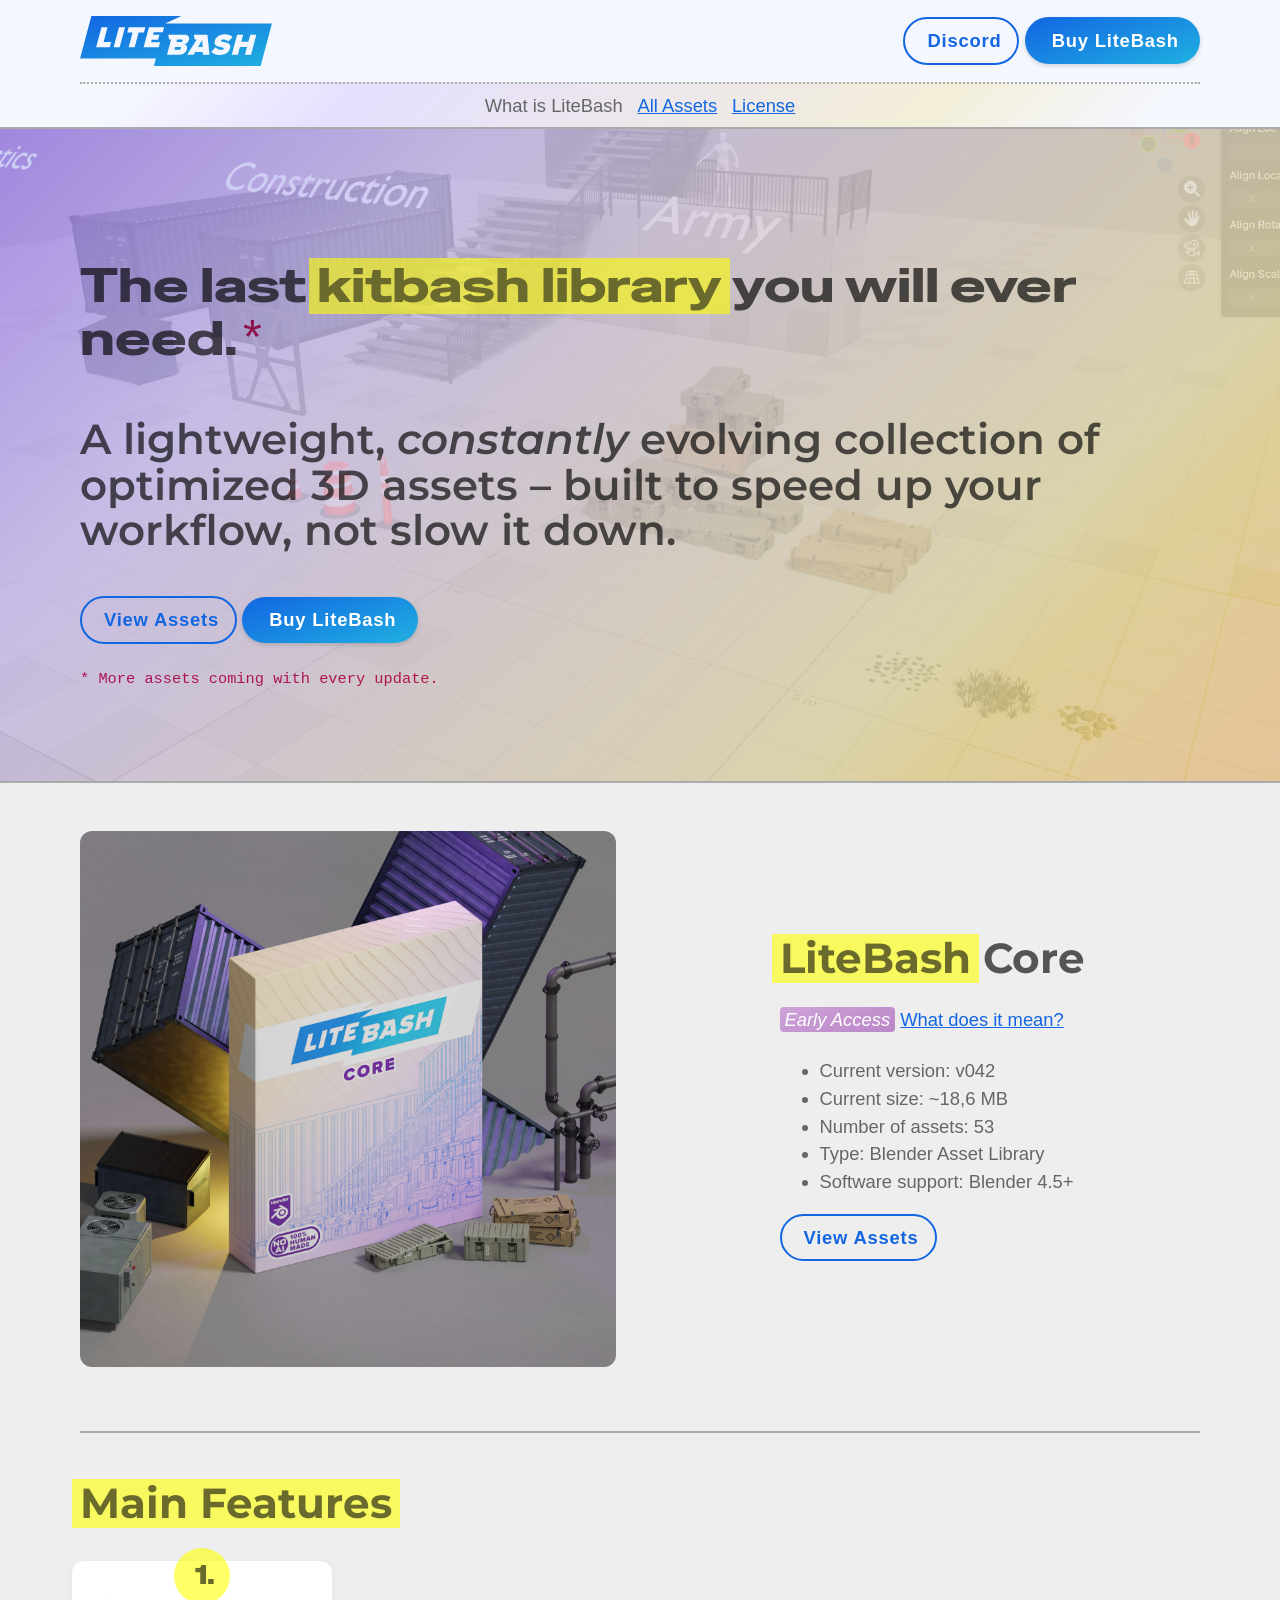
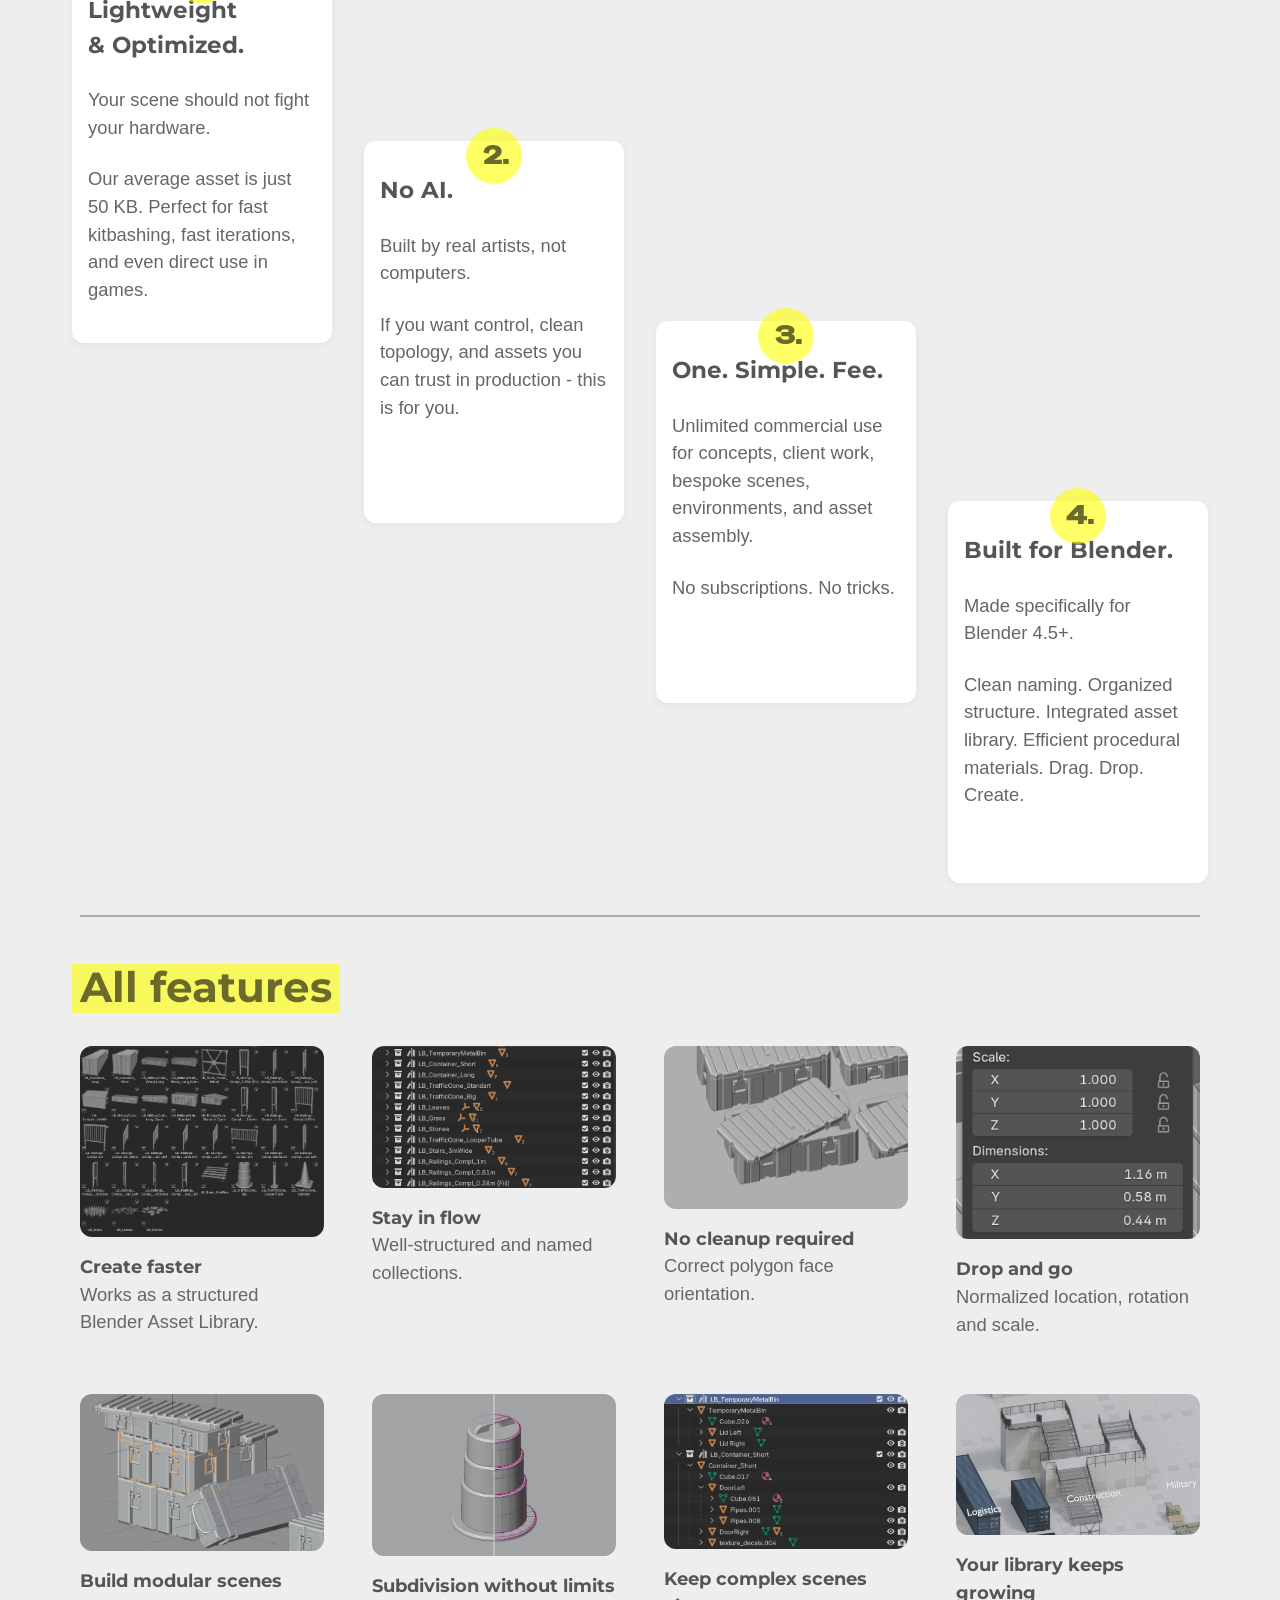
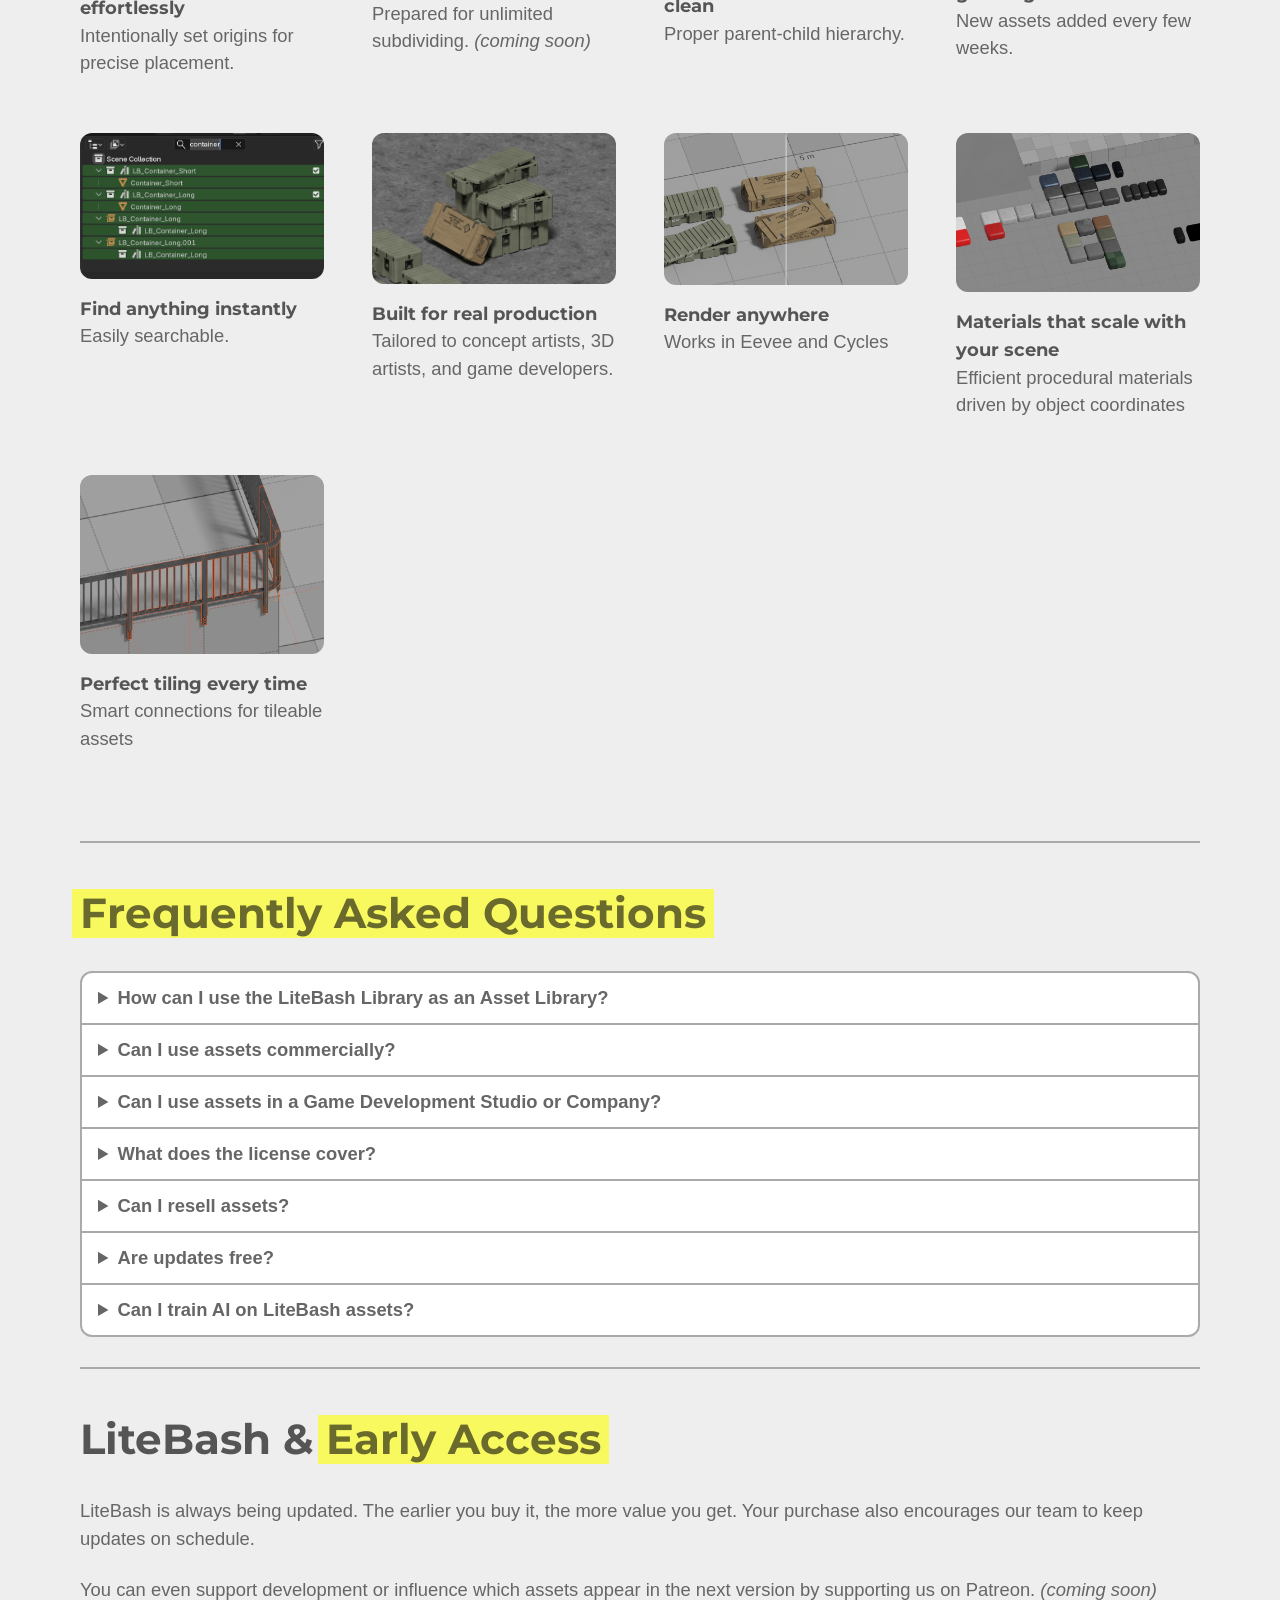
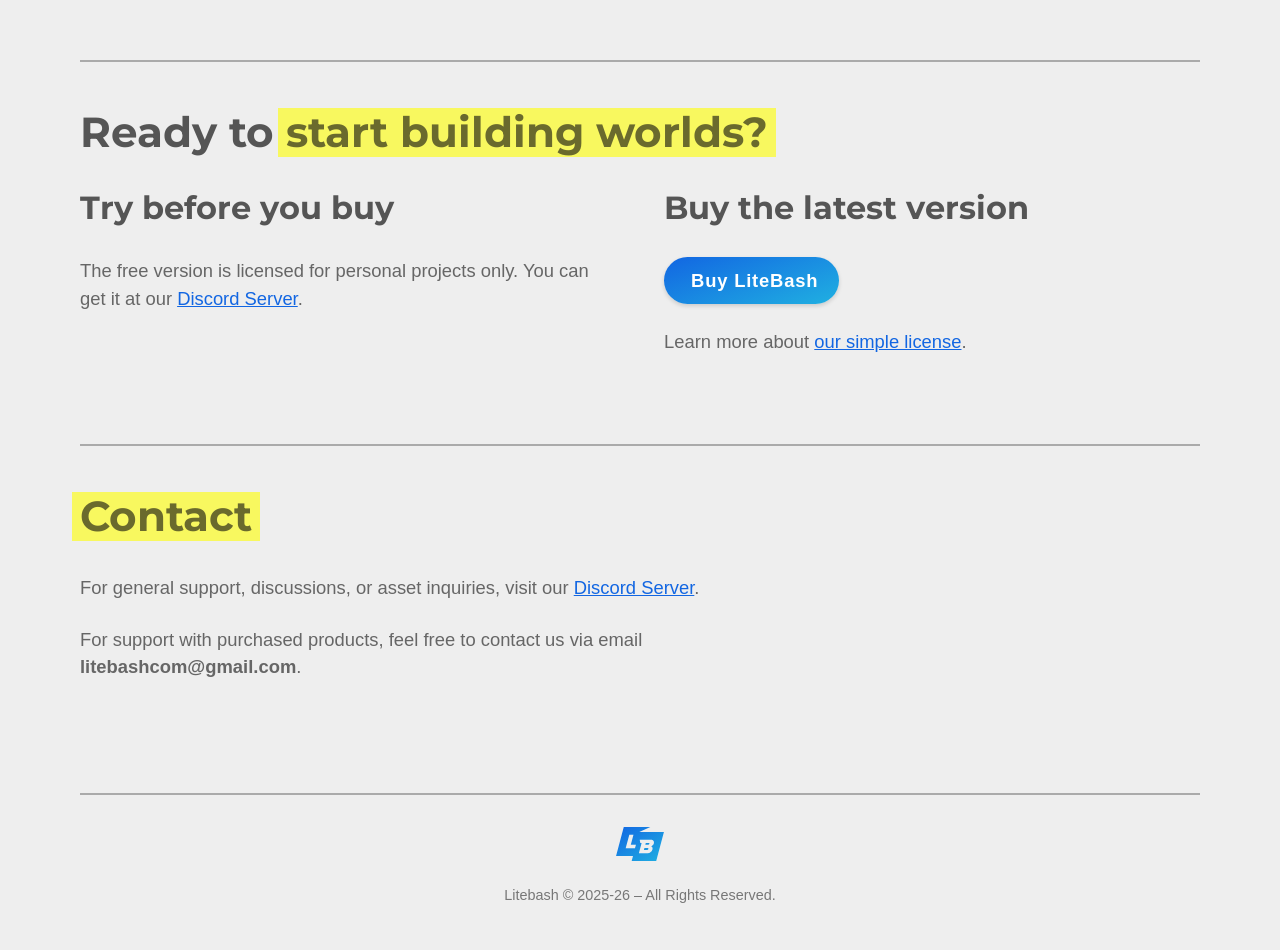
==== index.html @ 75fcc5b0 "update of JPG" ====
<html class="no-js" lang="en" dir="ltr">

<head>
    <meta charset="utf-8" />
    <meta http-equiv="x-ua-compatible" content="ie=edge" />
    <meta name="viewport" content="width=device-width, initial-scale=1.0" />
    <title>LiteBash</title>
    <meta name="description" content="LiteBash is a lightweight Blender kitbash asset library - optimized 3D assets for fast concept art, game dev, and environment building.">
    <link rel="stylesheet" href="simple.css" />
    <link rel="stylesheet" href="style.css" />
    <link rel="icon" type="image/ico" href="img/favicon.ico" />
    <link rel="stylesheet" href="css/all.css" />
    <script defer src="js/all.js"></script>

    <link rel="preconnect" href="https://fonts.googleapis.com" />
    <link rel="preconnect" href="https://fonts.gstatic.com" crossorigin />
    <link
        href="https://fonts.googleapis.com/css2?family=Montserrat:ital,wght@0,100..900;1,100..900&family=Special+Gothic+Expanded+One&display=swap"
        rel="stylesheet" />

    <script defer src="https://cloud.umami.is/script.js"
        data-website-id="5007a5e2-d456-434e-8ea8-f2ed76ec0571"></script>
</head>

<body>
    <header>
        <div class="branding">
            <div class="left">
                <h2>
                    <a class="brand" href="/"><span>LiteBash</span><img
                            src="litebash-logo.svg" /><!--<mark>Early<br> Access</mark>--></a>
                </h2>
            </div>

            <div class="right">
                <a class="btn" href="https://discord.gg/ctfkdaYMxh"><i
                        class="fab fa-discord"></i><span>&nbsp;Discord</span></a>
                <a class="btn primary" href="http://shop.litebash.com/"><i
                        class="fas fa-shopping-basket"></i><span>&nbsp;Buy LiteBash</span></a>
            </div>
        </div>

        <nav>
            <div class="wrapper">
                <a href="/" class="current">What is LiteBash</a>
                <a href="all-assets.html">All Assets</a>
                <a href="license.html">License</a>
            </div>
        </nav>
    </header>

    <main>
        <section id="teaser">
            <div class="wrapper">
                <h1>
                    <i>The last</i> <span>kitbash library</span>
                    <i>you will ever need.<code>*</code></i>
                </h1>
                <h2>
                    <i>A lightweight, <em>constantly</em> evolving
                        collection of optimized 3D assets &ndash; built to
                        speed up your workflow, not slow it down.</i>
                </h2>
                <p></p>
                <p>
                    <a class="btn" href="all-assets.html"><i class="fas fa-album-collection"></i>&nbsp;View
                        Assets</a>
                    <a class="btn primary" href="http://shop.litebash.com/"><i
                            class="fas fa-shopping-basket"></i>&nbsp;Buy LiteBash</a>
                </p>
                <small><code>* More assets coming with every update.</code></small>
            </div>
        </section>

        <section id="hero">
            <div class="container">
                <div class="column">
                    <img src="img/litebash-core-package.jpg" alt="" />
                </div>
                <div class="column">
                    <div>
                        <h2><span>LiteBash</span> Core</h2>
                        <p>
                            <mark>Early Access</mark>
                            <a href="#litebash-and-early-access" class="link">What does it mean?</a>
                        </p>
                        <ul>
                            <li>Current version: v042</li>
                            <li>Current size: ~18,6 MB</li>
                            <li>Number of assets: 53</li>
                            <li>Type: Blender Asset Library</li>
                            <li>Software support: Blender 4.5+</li>
                        </ul>
                        <a class="btn" href="all-assets.html"><i class="fas fa-album-collection"></i>&nbsp;View
                            Assets</a>
                    </div>
                </div>
            </div>
        </section>

        <section id="main-features">
            <h2><span>Main Features</span></h2>
            <div class="container">
                <div class="column">
                    <div>
                        <span class="number special">1.</span>
                        <i class="fal fa-feather fa-3x"></i>
                        <h3>Light&shy;weight &&nbsp;Opti&shy;mized.</h3>
                        <p>Your scene should not fight your hardware.</p>
                        <p>
                            Our average asset is just 50 KB. Perfect for fast
                            kitbashing, fast iterations, and even direct use
                            in games.
                        </p>
                    </div>
                </div>
                <div class="column">
                    <div>
                        <span class="number special">2.</span>
                        <i class="fal fa-boxing-glove fa-3x"></i>
                        <h3>No AI.</h3>
                        <p>Built by real artists, not computers.</p>
                        <p>
                            If you want control, clean topology, and assets
                            you can trust in production - this is for you.
                        </p>
                    </div>
                </div>
                <div class="column">
                    <div>
                        <span class="number special">3.</span>
                        <i class="fal fa-file-certificate fa-3x"></i>
                        <h3>One. Simple. Fee.</h3>
                        <p>
                            Unlimited commercial use for concepts, client
                            work, bespoke scenes, environments, and asset
                            assembly.
                        </p>
                        <p>
                            No subscriptions. No tricks.
                        </p>
                    </div>
                </div>
                <div class="column">
                    <div>
                        <span class="number special">4.</span>
                        <i class="fal fa-blender fa-3x"></i>
                        <h3>Built for Blender.</h3>
                        <p>Made specifically for Blender 4.5+.</p>
                        <p>
                            Clean naming. Organized structure. Integrated
                            asset library. Efficient procedural materials.
                            Drag. Drop. Create.
                        </p>
                    </div>
                </div>
            </div>
        </section>

        <!--<section id="trusted-by">
            <h2><span>Trusted by</span></h2>
            <div class="container">
                <div class="columns">
                    <img src="https://vmokry.com/img/vmokry-2023.jpg" />
                    <h3>Vladimir Mokry</h3>
                    <p>Concept Artist</p>

                </div>
                <div class="columns">
                    <img src="img/Screenshot 2026-02-08 134035.png" />
                    <h3>Cool guy in Port Moody</h3>
                    <p>Concept Artist</p>
                </div>

            </div>
        </section>-->

        <section id="all-features">
            <h2><span>All features</span></h2>
            <div class="container">
                <div class="column">
                    <img src="img/asset-library.png" alt="Asset Library functionality" />
                    <h3>Create faster</h3>
                    <p>Works as a structured Blender Asset Library.</p>
                </div>

                <div class="column">
                    <img src="img/structured-collections.png" alt="Structured collections" />
                    <h3>Stay in flow</h3>
                    <p>Well-structured and named collections.</p>
                </div>

                <div class="column">
                    <img src="img/polygon-face.png" alt="Correct face orientation" />
                    <h3>No cleanup required</h3>
                    <p>Correct polygon face orientation.</p>
                </div>

                <div class="column">
                    <img src="img/scale.png" alt="Normalized transforms" />
                    <h3>Drop and go</h3>
                    <p>Normalized location, rotation and scale.</p>
                </div>

                <div class="column">
                    <img src="img/origin-placement.png" alt="Precise origin placement" />
                    <h3>Build modular scenes effortlessly</h3>
                    <p>Intentionally set origins for precise placement.</p>
                </div>

                <div class="column">
                    <img src="img/subdivision-ready.png" alt="Subdivision ready geometry" />
                    <h3>Subdivision without limits</h3>
                    <p>
                        Prepared for unlimited subdividing.
                        <em>(coming soon)</em>
                    </p>
                </div>

                <div class="column">
                    <img src="img/clean-hierarchy.png" alt="Clean hierarchy" />
                    <h3>Keep complex scenes clean</h3>
                    <p>Proper parent-child hierarchy.</p>
                </div>

                <div class="column">
                    <img src="img/regular-updates.png" alt="Regular updates" />
                    <h3>Your library keeps growing</h3>
                    <p>New assets added every few weeks.</p>
                </div>

                <div class="column">
                    <img src="img/searchable-library.png" alt="Searchable library" />
                    <h3>Find anything instantly</h3>
                    <p>Easily searchable.</p>
                </div>

                <div class="column">
                    <img src="img/production-ready-assets.png" alt="Production ready assets" />
                    <h3>Built for real production</h3>
                    <p>
                        Tailored to concept artists, 3D artists, and game
                        developers.
                    </p>
                </div>

                <div class="column">
                    <img src="img/eevee-and-cycles.png" alt="Eevee and Cycles compatible" />
                    <h3>Render anywhere</h3>
                    <p>Works in Eevee and Cycles</p>
                </div>

                <div class="column">
                    <img src="img/procedural-materials.png" alt="Procedural materials" />
                    <h3>Materials that scale with your scene</h3>
                    <p>
                        Efficient procedural materials driven by object
                        coordinates
                    </p>
                </div>

                <div class="column">
                    <img src="img/tileable-assets.png" alt="Tileable assets" />
                    <h3>Perfect tiling every time</h3>
                    <p>Smart connections for tileable assets</p>
                </div>
            </div>
        </section>

        <section id="faq">
            <h2><span>Frequently Asked Questions</span></h2>
            <details class="">
                <summary>
                    How can I use the LiteBash Library as an Asset Library?
                </summary>
                <div class="details-anim">
                    <p>
                        Step 1: In the main top menu, choose
                        <b>Edit > Preferences</b>.
                    </p>

                    <p>
                        Step 2: In the sidebar menu, choose
                        <b>File Paths</b>.
                    </p>

                    <p>
                        Step 3: In the <b>Asset Library</b> section, click
                        the <b>[+]</b> icon in the top-right corner.
                    </p>

                    <p>
                        Step 4: Select the folder containing the LiteBash
                        Library content.
                    </p>

                    <p>
                        Step 5: In the main Blender window, in any area,
                        choose
                        <b>Data: Asset Browser</b> from the top-left corner,
                        or use the shortcut Shift + F1.
                    </p>
                </div>
            </details>
            <details class="">
                <summary>Can I use assets commercially?</summary>
                <div class="details-anim">
                    <p>Yes.</p>
                </div>
            </details>
            <details class="">
                <summary>Can I use assets in a Game Development Studio or
                    Company?
                </summary>
                <div class="details-anim">
                    <p>
                        Yes - as long as each artist who works directly with the assets has their own license. Learn more about
                            <a href="license.html">our simple license</a>.
                    </p>
                </div>
            </details>
            <details class="">
                <summary>What does the license cover?</summary>
                <div class="details-anim">
                    <ul>
                        <li>
                            The license covers unlimited commercial use for
                            concepts and bespoke 3D scenes, asset assembly,
                            and environments.<br />
                        </li>

                        <li>
                            Also <b>one</b> direct use in your indie game.
                            Learn more about
                            <a href="license.html">our simple license</a>.
                        </li>
                    </ul>
                </div>
            </details>
            <details class="">
                <summary>Can I resell assets?</summary>
                <div class="details-anim">
                    <p>No.</p>
                </div>
            </details>
            <details class="">
                <summary>Are updates free?</summary>
                <div class="details-anim">
                    <p>
                        Yes. LiteBash is constantly being updated. As Early
                        Access, the earlier you buy, the more assets you
                        receive.
                    </p>
                </div>
            </details>
            <details class="">
                <summary>Can I train AI on LiteBash assets?</summary>
                <div class="details-anim">
                    <p>No.</p>
                </div>
            </details>
        </section>

        <section id="litebash-and-early-access">
            <h2>LiteBash & <span>Early Access</span></h2>
            <p>
                LiteBash is always being updated. The earlier you buy it,
                the more value you get. Your purchase also encourages our
                team to keep updates on schedule.
            </p>
            <p>
                You can even support development or influence which assets
                appear in the next version by supporting us on Patreon.
                <em>(coming soon)</em>
            </p>
        </section>

        <section id="try-and-buy">
            <h2>Ready to <span>start building worlds?</span></h2>
            <div class="container">
                <div class="column">
                    <div>
                        <h3 class="center">Try before you buy</h3>
                    </div>

                    <p>
                        The free version is licensed for
                        personal projects only. You can get it at
                        our
                        <a class="link withicon" href="https://discord.gg/ctfkdaYMxh"><i class="fab fa-discord"></i>
                            <span>Discord Server</span></a>.
                    </p>
                </div>
                <div class="column">
                    <div>
                        <h3>Buy the latest version</h3>
                    </div>

                    <p>
                        <a class="btn primary" href="http://shop.litebash.com/"><i
                                class="fas fa-shopping-basket"></i>&nbsp;Buy LiteBash</a>
                    </p>
                    <!--<p>Do you want discount? Help two people to buy LiteBash and use our code <code>iwilltelltwopeople</code> at checkout.</p>-->
                    <p>
                        Learn more about
                        <a href="license.html">our simple license</a>.
                    </p>
                </div>
            </div>
        </section>

        <section id="contact">
            <h2><span>Contact</span></h2>
            <p>
                For general support, discussions, or asset inquiries, visit
                our
                <a class="link withicon" href="https://discord.gg/ctfkdaYMxh"><i class="fab fa-discord"></i>
                    <span>Discord Server</span></a>.
            </p>

            <p>
                For support with purchased products, feel free to contact us
                via email
                <br />
                <b><span class="m">lite&#8203;bash&#8203;com<span class="a"></span>gm&#8203;ail<span
                            class="d"></span>com</span></b>.
            </p>
        </section>
    </main>

    <footer>
        <a class="brand small" href="#"><span>LiteBash</span><img src="litebash-logo-small.svg" /></a>

        <p>Litebash &copy; 2025-26 &ndash; All Rights Reserved.</p>
    </footer>
</body>

</html>
---- simple.css ----
/* Global variables. */
:root {
  /* Set sans-serif & mono fonts */
  --sans-font: -apple-system, BlinkMacSystemFont, "Avenir Next", Avenir,
    "Nimbus Sans L", Roboto, "Noto Sans", "Segoe UI", Arial, Helvetica,
    "Helvetica Neue", sans-serif;
  --mono-font: Consolas, Menlo, Monaco, "Andale Mono", "Ubuntu Mono", monospace;
  --standard-border-radius: 5px;
  --border-width: 1px;

  /* Default (light) theme */
  --bg: #fff;
  --accent-bg: #f5f7ff;
  --text: #212121;
  --text-light: #585858;
  --border: #898EA4;
  --accent: #0d47a1;
  --accent-hover: #1266e2;
  --accent-text: var(--bg);
  --code: #d81b60;
  --preformatted: #444;
  --marked: #ffdd33;
  --disabled: #efefef;
}

/* Dark theme */
/*
@media (prefers-color-scheme: dark) {
  :root {
    color-scheme: dark;
    --bg: #212121;
    --accent-bg: #2b2b2b;
    --text: #dcdcdc;
    --text-light: #ababab;
    --accent: #ffb300;
    --accent-hover: #ffe099;
    --accent-text: var(--bg);
    --code: #f06292;
    --preformatted: #ccc;
    --disabled: #111;
  }
  img,
  video {
    opacity: 0.8;
  }
}*/


/* Reset box-sizing */
*, *::before, *::after {
  box-sizing: border-box;
}

/* Reset default appearance */
textarea,
select,
input,
progress {
  appearance: none;
  -webkit-appearance: none;
  -moz-appearance: none;
}

html {
  /* Set the font globally */
  font-family: var(--sans-font);
  scroll-behavior: smooth;
}

/* Make the body a nice central block */
body {
  color: var(--text);
  background-color: var(--bg);
  font-size: 1.15rem;
  line-height: 1.5;
  display: grid;
  grid-template-columns: 1fr min(45rem, 90%) 1fr;
  margin: 0;
}
body > * {
  grid-column: 2;
}

/* Make the header bg full width, but the content inline with body */
body > header {
  background-color: var(--accent-bg);
  border-bottom: var(--border-width) solid var(--border);
  text-align: center;
  padding: 0 0.5rem 2rem 0.5rem;
  grid-column: 1 / -1;
}

body > header > *:only-child {
  margin-block-start: 2rem;
}

body > header h1 {
  max-width: 1200px;
  margin: 1rem auto;
}

body > header p {
  max-width: 40rem;
  margin: 1rem auto;
}

/* Add a little padding to ensure spacing is correct between content and header nav */
main {
  padding-top: 1.5rem;
}

body > footer {
  margin-top: 4rem;
  padding: 2rem 1rem 1.5rem 1rem;
  color: var(--text-light);
  font-size: 0.9rem;
  text-align: center;
  border-top: var(--border-width) solid var(--border);
}

/* Format headers */
h1 {
  font-size: 3rem;
}

h2 {
  font-size: 2.6rem;
  margin-top: 3rem;
}

h3 {
  font-size: 2rem;
  margin-top: 3rem;
}

h4 {
  font-size: 1.44rem;
}

h5 {
  font-size: 1.15rem;
}

h6 {
  font-size: 0.96rem;
}

p {
  margin: 1.5rem 0;
}

/* Prevent long strings from overflowing container */
p, h1, h2, h3, h4, h5, h6 {
  overflow-wrap: break-word;
}

/* Fix line height when title wraps */
h1,
h2,
h3 {
  line-height: 1.1;
}

/* Reduce header size on mobile */
@media only screen and (max-width: 720px) {
  h1 {
    font-size: 2.5rem;
  }

  h2 {
    font-size: 2.1rem;
  }

  h3 {
    font-size: 1.75rem;
  }

  h4 {
    font-size: 1.25rem;
  }
}

/* Format links & buttons */
a,
a:visited {
  color: var(--accent);
}

a:hover {
  text-decoration: none;
}

button,
.button,
a.button, /* extra specificity to override a */
input[type="submit"],
input[type="reset"],
input[type="button"] {
  border: var(--border-width) solid var(--accent);
  background-color: var(--accent);
  color: var(--accent-text);
  padding: 0.5em;
  text-decoration: none;
  line-height: normal;
}

.button[aria-disabled="true"], 
input:disabled,
textarea:disabled,
select:disabled,
button[disabled] {
  cursor: not-allowed;
  background-color: var(--disabled);
  border-color: var(--disabled);
  color: var(--text-light);
}

input[type="range"] {
  padding: 0;
}

/* Set the cursor to '?' on an abbreviation and style the abbreviation to show that there is more information underneath */
abbr[title] {
  cursor: help;
  text-decoration-line: underline;
  text-decoration-style: dotted;
}

button:enabled:hover,
.button:not([aria-disabled="true"]):hover,
input[type="submit"]:enabled:hover,
input[type="reset"]:enabled:hover,
input[type="button"]:enabled:hover {
  background-color: var(--accent-hover);
  border-color: var(--accent-hover);
  cursor: pointer;
}

.button:focus-visible,
button:focus-visible:where(:enabled),
input:enabled:focus-visible:where(
  [type="submit"],
  [type="reset"],
  [type="button"]
) {
  outline: 2px solid var(--accent);
  outline-offset: 1px;
}

/* Format navigation */
header nav {
  font-size: 1rem;
  line-height: 2;
  padding: 1rem 0 0 0;
}

/* Use flexbox to allow items to wrap, as needed */
header nav ul,
header nav ol {
  align-content: space-around;
  align-items: center;
  display: flex;
  flex-direction: row;
  flex-wrap: wrap;
  justify-content: center;
  list-style-type: none;
  margin: 0;
  padding: 0;
}

/* List items are inline elements, make them behave more like blocks */
header nav ul li,
header nav ol li {
  display: inline-block;
}

header nav a,
header nav a:visited {
  margin: 0 0.5rem 1rem 0.5rem;
  border: var(--border-width) solid var(--border);
  border-radius: var(--standard-border-radius);
  color: var(--text);
  display: inline-block;
  padding: 0.1rem 1rem;
  text-decoration: none;
}

header nav a:hover,
header nav a.current,
header nav a[aria-current="page"],
header nav a[aria-current="true"] {
  background: var(--bg);
  border-color: var(--accent);
  color: var(--accent);
  cursor: pointer;
}

/* Reduce nav side on mobile */
@media only screen and (max-width: 720px) {
  header nav a {
    border: none;
    padding: 0;
    text-decoration: underline;
    line-height: 1;
  }

  header nav a.current {
    background: none;
  }
}

/* Consolidate box styling */
aside, details, pre, progress {
  background-color: var(--accent-bg);
  border: var(--border-width) solid var(--border);
  border-radius: var(--standard-border-radius);
  margin-bottom: 1rem;
}

aside {
  font-size: 1rem;
  width: 30%;
  padding: 0 15px;
  margin-inline-start: 15px;
  float: right;
}
*[dir="rtl"] aside {
  float: left;
}

/* Make aside full-width on mobile */
@media only screen and (max-width: 720px) {
  aside {
    width: 100%;
    float: none;
    margin-inline-start: 0;
  }
}

article, fieldset, dialog {
  border: var(--border-width) solid var(--border);
  padding: 1rem;
  border-radius: var(--standard-border-radius);
  margin-bottom: 1rem;
}

article h2:first-child,
section h2:first-child,
article h3:first-child,
section h3:first-child {
  margin-top: 1rem;
}

section {
  border-top: var(--border-width) solid var(--border);
  border-bottom: var(--border-width) solid var(--border);
  padding: 2rem 1rem;
  margin: 3rem 0;
}

/* Don't double separators when chaining sections */
section + section,
section:first-child {
  border-top: 0;
  padding-top: 0;
}

section + section {
  margin-top: 0;
}

section:last-child {
  border-bottom: 0;
  padding-bottom: 0;
}

details {
  padding: 0.7rem 1rem;
}

summary {
  cursor: pointer;
  font-weight: bold;
  padding: 0.7rem 1rem;
  margin: -0.7rem -1rem;
  word-break: break-word;
}

details[open] > summary + * {
  margin-top: 0;
}

details[open] > summary {
  margin-bottom: 0.5rem;
}

details[open] > :last-child {
  margin-bottom: 0;
}

/* Format tables */
table {
  border-collapse: collapse;
  margin: 1.5rem 0;
}

figure > table {
  width: max-content;
  margin: 0;
}

td,
th {
  border: var(--border-width) solid var(--border);
  text-align: start;
  padding: 0.5rem;
}

th {
  background-color: var(--accent-bg);
  font-weight: bold;
}

tr:nth-child(even) {
  /* Set every other cell slightly darker. Improves readability. */
  background-color: var(--accent-bg);
}

table caption {
  font-weight: bold;
  margin-bottom: 0.5rem;
}

/* Format forms */
textarea,
select,
input,
button,
.button {
  font-size: inherit;
  font-family: inherit;
  padding: 0.5em;
  margin-bottom: 0.5rem;
  border-radius: var(--standard-border-radius);
  box-shadow: none;
  max-width: 100%;
  display: inline-block;
}
textarea,
select,
input {
  color: var(--text);
  background-color: var(--bg);
  border: var(--border-width) solid var(--border);
}
label {
  display: block;
}
textarea:not([cols]) {
  width: 100%;
}

/* Add arrow to drop-down */
select:not([multiple]) {
  background-image: linear-gradient(45deg, transparent 49%, var(--text) 51%),
    linear-gradient(135deg, var(--text) 51%, transparent 49%);
  background-position: calc(100% - 15px), calc(100% - 10px);
  background-size: 5px 5px, 5px 5px;
  background-repeat: no-repeat;
  padding-inline-end: 25px;
}
*[dir="rtl"] select:not([multiple]) {
  background-position: 10px, 15px;
}

/* checkbox and radio button style */
input[type="checkbox"],
input[type="radio"] {
  vertical-align: middle;
  position: relative;
  width: min-content;
}

input[type="checkbox"] + label,
input[type="radio"] + label {
  display: inline-block;
}

input[type="radio"] {
  border-radius: 100%;
}

input[type="checkbox"]:checked,
input[type="radio"]:checked {
  background-color: var(--accent);
}

input[type="checkbox"]:checked::after {
  /* Creates a rectangle with colored right and bottom borders which is rotated to look like a check mark */
  content: " ";
  width: 0.2em;
  height: 0.4em;
  border-radius: 0;
  position: absolute;
  top: 0.04em;
  left: 0.18em;
  background-color: transparent;
  border-right: solid var(--bg) 0.08em;
  border-bottom: solid var(--bg) 0.08em;
  font-size: 1.8em;
  transform: rotate(45deg);
}
input[type="radio"]:checked::after {
  /* creates a colored circle for the checked radio button  */
  content: " ";
  width: 0.3em;
  height: 0.3em;
  border-radius: 100%;
  position: absolute;
  top: 0.125em;
  background-color: var(--bg);
  left: 0.125em;
  font-size: 1.8em;
}

/* Makes input fields wider on smaller screens */
@media only screen and (max-width: 720px) {
  textarea,
  select,
  input {
    width: 100%;
  }
}

/* Set a height for color input */
input[type="color"] {
  height: 2.5rem;
  padding:  0.2rem;
}

/* do not show border around file selector button */
input[type="file"] {
  border: 0;
}

/* Misc body elements */
hr {
  border: none;
  height: var(--border-width);
  background: var(--border);
  margin: 1rem auto;
}

mark {
  padding: 2px 5px;
  border-radius: var(--standard-border-radius);
  background-color: var(--marked);
  color: black;
}

mark a {
  color: var(--accent);
}

img,
video {
  max-width: 100%;
  height: auto;
  border-radius: var(--standard-border-radius);
}

figure {
  margin: 0;
  display: block;
  overflow-x: auto;
}

figure > img,
figure > picture > img {
  display: block;
  margin-inline: auto;
}

figcaption {
  position: sticky;
  left: 0;
  text-align: center;
  font-size: 0.9rem;
  color: var(--text-light);
  margin-block: 1rem;
}

blockquote {
  margin-inline-start: 2rem;
  margin-inline-end: 0;
  margin-block: 2rem;
  padding: 0.4rem 0.8rem;
  border-inline-start: 0.35rem solid var(--accent);
  color: var(--text-light);
  font-style: italic;
}

cite {
  font-size: 0.9rem;
  color: var(--text-light);
  font-style: normal;
}

dt {
    color: var(--text-light);
}

/* Use mono font for code elements */
code,
pre,
pre span,
kbd,
samp {
  font-family: var(--mono-font);
  color: var(--code);
}

kbd {
  color: var(--preformatted);
  border: var(--border-width) solid var(--preformatted);
  border-bottom: 3px solid var(--preformatted);
  border-radius: var(--standard-border-radius);
  padding: 0.1rem 0.4rem;
}

pre {
  padding: 1rem 1.4rem;
  max-width: 100%;
  overflow: auto;
  color: var(--preformatted);
}

/* Fix embedded code within pre */
pre code {
  color: var(--preformatted);
  background: none;
  margin: 0;
  padding: 0;
}

/* Progress bars */
/* Declarations are repeated because you */
/* cannot combine vendor-specific selectors */
progress {
  width: 100%;
}

progress:indeterminate {
  background-color: var(--accent-bg);
}

progress::-webkit-progress-bar {
  border-radius: var(--standard-border-radius);
  background-color: var(--accent-bg);
}

progress::-webkit-progress-value {
  border-radius: var(--standard-border-radius);
  background-color: var(--accent);
}

progress::-moz-progress-bar {
  border-radius: var(--standard-border-radius);
  background-color: var(--accent);
  transition-property: width;
  transition-duration: 0.3s;
}

progress:indeterminate::-moz-progress-bar {
  background-color: var(--accent-bg);
}

dialog {
  background-color: var(--bg);
  max-width: 40rem;
  margin: auto;
}

dialog::backdrop {
  background-color: var(--bg);
  opacity: 0.8;
}

@media only screen and (max-width: 720px) {
  dialog {
    max-width: calc(100vw - 2rem);
  }
}

/* Superscript & Subscript */
/* Prevent scripts from affecting line-height. */
sup, sub {
  vertical-align: baseline;
  position: relative;
}

sup {
  top: -0.4em;
}

sub { 
  top: 0.3em; 
}

/* Classes for notices */
.notice {
  background: var(--accent-bg);
  border: var(--border-width) solid var(--border);
  border-radius: var(--standard-border-radius);
  padding: 1.5rem;
  margin: 2rem 0;
}

div.notice p:first-of-type {
	margin-top: 0;
}

div.notice p:last-of-type {
	margin-bottom: 0;
}

/* Print */
@media print {
  @page {
    margin: 1cm;
  }
  body {
    display: block;
  }
  body > header {
    background-color: unset;
  }
  body > header nav,
  body > footer {
    display: none;
  }
  article {
    border: none;
    padding: 0;
  }
  a[href^="http"]::after {
    content: " <" attr(href) ">";
  }
  abbr[title]:after {
    content: " (" attr(title) ")";
  }
  a {
    text-decoration: none;
  }
  p {
    widows: 3;
    orphans: 3;
  }
  hr {
    border-top: var(--border-width) solid var(--border);
  }
  mark {
    border: var(--border-width) solid var(--border);
  }
  pre, table, figure, img, svg {
    break-inside: avoid;
  }
  pre code {
    white-space: pre-wrap;
  }
}
---- style.css ----
/* Global variables. */
:root {
  /* Default (light) theme */
  --bg: #eee;
  --text-header: #555;
  --text: #666;
  --text-light: #777;

  --accent: #1266e2;
  --accent-gradient: #20b0e1;
  --accent-soft: #ebfaff;
  --accent-text: var(--bg);
  --accent-white: white;

  --marked: #cea3d9;
  --marked-gradient: #ba86c7;

  --border: #aaa;
  --border-width: 2px;

  --standard-border-radius: 0.75rem;
  --small-border-radius: 0.25rem;
}

body {
  grid-template-columns: 1fr min(70rem, 90%) 1fr;
}

/* For semi-size display  */
@media (max-width: 28rem) {
  body {
    font-size: 1.075rem;
  }
}

h1,
.special {
  font-family: "Special Gothic Expanded One", sans-serif;
  /*font-family: "Montserrat", sans-serif;*/
  font-optical-sizing: auto;
  font-style: normal;
  font-weight: 400;
  color: var(--text-header);
}

h2,
h3,
h4 {
  font-family: "Montserrat", sans-serif;
  font-optical-sizing: auto;
  font-style: normal;
  font-weight: 700;
  color: var(--text-header);
}
#trusted-by h3,
#main-features h3 {
  font-size: 1.44rem;
  line-height: 1.5;
  margin-top: 1rem;
}

#all-features h3 {
  font-size: 1.15rem;
  line-height: 1.5;
}

/* Reduce header size on mobile */
@media only screen and (max-width: 720px) {
  #trusted-by h3,
  #main-features h3 {
    font-size: 1.25rem;
  }
}

article h2:first-child,
section h2:first-child,
article h3:first-child,
section h3:first-child {
  padding-top: 3rem;
  margin-top: -3rem;
}

h1,
h2 {
  color: var(--text-header);
}

h1 span,
h2 span {
  display: inline-flex;
  margin-left: -0.5rem;
  margin-right: -0.5rem;
  margin-top: -0.1rem;
  margin-bottom: -0.1rem;
  padding: 0.1rem 0.5rem;
  color: rgb(106, 106, 45);
  background: rgba(255, 255, 0, 0.6);
}

mark {
  border-radius: var(--small-border-radius);
  background: linear-gradient(160deg, var(--marked), var(--marked-gradient));
  color: var(--accent-white);
  font-style: italic;
}

a.link {
  /*background-color: var(--accent-soft);*/
}

a.link.withicon {
  text-decoration: none;
  white-space: nowrap;
}

a.link.withicon span {
  text-decoration: underline;
}

a.link.withicon:hover span {
  text-decoration: none;
}

a:hover {
}

a:active {
  position: relative;
  top: 1px;
}

a.active {
  text-decoration: none;
}

a.btn {
  padding: 0.5rem 1rem;
  border-radius: 999px;
  border-width: 2px;
  border-style: solid;
  color: var(--accent);
  border-color: color var(--accent);
  text-decoration: none;
  font-weight: bold;
  letter-spacing: 0.05rem;
  display: inline-flex;
  align-items: center;
  justify-content: center;
}

a.btn:hover {
  filter: brightness(1.05);
  transform: translateY(-0.1rem);
}

a.btn:active {
  transform: translateY(0);
}

a.btn.primary {
  border-width: 0;
  border-radius: 999px;
  padding: calc(0.5rem + 0.1rem) calc(1.2rem + 0.125rem);
  color: var(--accent-white);
  background: linear-gradient(160deg, var(--accent), var(--accent-gradient));
  box-shadow: 0 2px 4px rgba(0, 0, 0, 0.15);
  transition:
    transform 0.15s ease,
    box-shadow 0.15s ease,
    filter 0.15s ease;
}

a.btn.primary:hover {
  box-shadow: 0 3px 6px rgba(0, 0, 0, 0.18);
}

a.btn.primary:active {
  box-shadow: 0 1px 2px rgba(0, 0, 0, 0.2);
}

a.btn.primary.disabled,
a.btn.primary.disabled:hover,
a.btn.primary.disabled:active,
a.btn.primary.disabled:enabled {
  opacity: 0.25;
  box-shadow: inherit !important;
  filter: brightness(1) !important;
  transform: translateY(0) !important;
  transition: none !important;
  box-shadow: inherit !important;
  cursor: pointer;
}

a.btn span {
  /*margin-left: 0.5rem;*/
}

/* */
/* Header */
/* */
body > header {
  padding: 0rem;
}

header .branding {
  margin: auto;
  display: flex;
  align-items: center;
  justify-content: space-between;
  gap: 1rem;
  max-width: 70rem;
  width: 90%;
  margin-inline: auto;
  padding-top: 1rem;
  padding-bottom: 1rem;
}

header nav {
  padding: 0;
  line-height: inherit;
  font-size: inherit;
}

header nav .wrapper {
  border-top: var(--border-width) dotted var(--border);
  max-width: min(70rem, 90%);
  margin: auto;
  padding: 0.5rem;
  background: linear-gradient(
    135deg,
    rgba(171, 138, 255, 0) 5%,
    rgba(214, 200, 255, 0.5) 25%,
    rgba(241, 230, 178, 0.5) 75%,
    rgba(255, 210, 77, 0) 95%
  );
  background-blend-mode: lighten;
}

header nav a,
header nav a:hover,
header nav a:visited {
  margin: 0 0.3rem 0 0.3rem;
  border: none;
  border-radius: none;
  color: var(--accent);
  display: inline-block;
  padding: 0;
  text-decoration: revert;
  background: none;
  border-color: none;
  cursor: pointer;
}

header nav a:hover {
  text-decoration: none;
}

header nav a.current {
  background: none;
  border-color: inherit;
  color: inherit;
  text-decoration: none;
}

/* Reduce nav side on mobile */
/* Fix of default Simple.css */
@media only screen and (max-width: 720px) {
  header nav a {
    border: revert;
    padding: revert;
    text-decoration: revert;
    line-height: revert;
  }

  header nav a.current {
    background: revert;
  }
}
a.brand {
  position: relative;
}
a.brand img {
  width: 10rem;
  border-radius: 0;
}

a.brand span {
  font-size: 0.001rem;
  background-color: inherit;
}

a.brand mark {
  font-size: 0.9rem;
  position: absolute;
  text-align: center;
  top: -0.5rem;
  right: -4rem;
}

a.brand.small img {
  width: 3rem;
  padding-bottom: 0;
}

header .left {
  text-align: left;
  white-space: nowrap;
}

header .left h2 {
  font-size: 2rem;
}

header .left a {
  text-decoration: none;
}

header .left a span {
}

header h2 {
  display: inline-block;
  margin: 0;
  padding: 0;
  font-size: 1.3rem;
}

@media (max-width: 42rem) {
  header a.btn span {
    display: none;
  }

  header .left {
    position: relative;
  }
}

/* For semi-size display  */
@media (min-width: 28rem) {
  header a.brand img {
    width: 12rem;
  }
}

/* */
/* Section */
/* */
section {
  padding-left: 0;
  padding-right: 0;
}

/* */
/* Main */
/* */
main {
  padding-top: 0;
}

/* */
/* Columns */
/* */

.container {
  display: grid;
  grid-template-columns: 1fr;
  gap: 0;
  column-gap: 3rem;
}

.container > .column {
  gap: 0;
  margin-bottom: 2rem;
}

.container > .column.subgrid {
  display: grid;
  grid-template-rows: subgrid;
  grid-row: span 2;
}

/* For semi-size display  */
@media (min-width: 28rem) {
  .container {
    grid-template-columns: repeat(2, 1fr);
  }
}

/* For full display  */
@media (min-width: 56rem) {
  .container {
    grid-template-columns: repeat(4, 1fr);
  }
}

/* */
/* Teaser */
/* */
#teaser {
  background:
    linear-gradient(
      135deg,
      rgba(171, 138, 255, 0.75) 0%,
      rgba(214, 200, 255, 0.75) 25%,
      rgba(241, 230, 178, 0.75) 75%,
      rgba(255, 210, 77, 0.75) 100%
    ),
    url("img/placeholder1.png") center / cover no-repeat;
  background-blend-mode: lighten;
}

#teaser {
  width: 100vw;
  position: relative;
  box-sizing: border-box;
  left: 50%;
  right: 50%;
  margin-top: 0;
  margin-left: -50vw;
  margin-right: -50vw;
  padding-top: 10vh;
  padding-bottom: 10vh;
  padding-left: calc(50vw - 50%);
  padding-right: calc(50vw - 50%);
  display: flex;
}

#teaser a.btn + a.btn {
  margin-top: 0.5rem;
}

#teaser h2 {
  font-weight: 600;
}

#teaser h1 i,
#teaser h2 i,
#teaser small code {
  font-style: normal;
  mix-blend-mode: multiply;
}

/* */
/* What is included? */
/* */
#what-is-included h3 + h3 {
  text-align: center;
}

.carousel {
  overflow: hidden;
  padding: 2rem 0;
}

.carousel-inner {
  display: flex;
  width: max-content;
  animation: scroll 10s linear infinite;
}

.carousel-track {
  display: flex;
  gap: 2rem;
}

.carousel:hover .carousel-inner {
  animation-play-state: paused;
}

.carousel-item {
  max-width: 10rem;
  text-align: center;
}

.carousel-item img {
  width: 100%;
  border-radius: 1rem;
  margin-bottom: 0.5rem;
}

.carousel-item h5 {
  margin: 0;
  font-weight: 600;
}

.carousel-item span {
  font-size: 0.85rem;
  opacity: 0.7;
}

@keyframes scroll {
  from {
    transform: translateX(0);
  }

  to {
    transform: translateX(-50%);
  }
}

/* */
/* Hero  */
/* */

#hero h2 {
  margin-bottom: 0.5rem;
}

#hero h2 + mark + p {
  margin-top: 1rem;
}

/* For semi-size display  */
@media (min-width: 28rem) {
  #hero .container {
    grid-template-columns: repeat(2, 1fr);
  }

  #hero .column:nth-child(2) {
    display: grid;
    place-items: center;
  }
}

/* */
/* Main Features */
/* */

#main-features .column {
  position: relative;
  background-color: white;
  margin: -0.5rem;
  margin-bottom: 1rem;
  margin-top: 0;
  padding: 1rem 1rem;
  border-radius: var(--standard-border-radius);
  box-shadow: 0 2px 4px rgba(0, 0, 0, 0.2);
  box-shadow: 0 2px 8px rgba(0, 0, 0, 0.05);
}

#main-features .column img {
  margin-bottom: 1rem;
  display: none;
}

#main-features .svg-inline--fa {
  margin-top: 0.5rem;
  margin-left: 0.5rem;
}

#main-features .number {
  display: block;

  margin: auto;

  text-align: center;
  font-weight: 700;
  width: 3.5rem;
  height: 3.5rem;
  /*border: var(--border) var(--border-width) solid;*/
  background: rgba(255, 255, 0, 0.6);
  color: rgb(106, 106, 45);
  border-radius: 999rem;
  position: absolute;
  left: calc(50% - 1.75rem);
  top: -0.8rem;
  font-size: 1.5rem;
  line-height: 3.5rem;
  padding-left: 0.25rem;
}

/* For semi-size display  */
@media (min-width: 28rem) {
  #main-features .column {
    position: relative;
    margin-bottom: 0;
  }

  #main-features .column + .column {
    position: relative;
    top: 10vh;
    margin-bottom: 0;
  }

  #main-features .column + .column + .column {
    position: relative;
    top: 15vh;
    margin-bottom: 25vh;
  }

  #main-features .column + .column + .column + .column {
    position: relative;
    top: 25vh;
    margin-bottom: 25vh;
  }
}

/* For full display  */
@media (min-width: 56rem) {
  #main-features .column {
    position: relative;
    margin-bottom: 60vh;
  }

  #main-features .column + .column {
    position: relative;
    top: 20vh;
    margin-bottom: 60vh;
  }

  #main-features .column + .column + .column {
    position: relative;
    top: 40vh;
    margin-bottom: 60vh;
  }

  #main-features .column + .column + .column + .column {
    position: relative;
    top: 60vh;
    margin-bottom: 60vh;
  }
}

/* */
/* Trusted By */
/* */
#trusted-by img {
  width: 7rem;
  height: 7rem;
  border-radius: 100rem;
  display: block;
  margin: auto;
}

#trusted-by h3,
#trusted-by p {
  text-align: center;
}

#trusted-by h3 {
  margin-top: 0.5rem;
}

#trusted-by p {
  margin-top: -1.5rem;
}

/* */
/* All Features */
/* */

#all-features img {
  margin-bottom: 1rem;
}

#all-features h3 {
  margin-top: 0;
  margin-bottom: 0;
}

#all-features p {
  margin-top: 0;
}
.version {
  margin-bottom: 3rem;
}
.version h2 em,
.version h2 .date {
  font-size: 1.15rem;
  display: block;
  font-style: initial;
  font-weight: 400;
  background-color: inherit;
  color: inherit;
}



/* For semi-size display  */
@media (min-width: 42rem) {
  #all-features .container {
    grid-template-columns: repeat(3, 1fr);
  }
}

/* For full display  */
@media (min-width: 56rem) {
  #all-features .container {
    grid-template-columns: repeat(4, 1fr);
  }
}

/* */
/* FAQ */
/* */

#faq details {
  background-color: inherit;
  margin-bottom: 0px;
  border-radius: 0;
  border-width: 2px;
  margin-bottom: -2px;
  background-color: white;
}

#faq details:first-of-type {
  border-radius: var(--standard-border-radius) var(--standard-border-radius) 0 0;
}

#faq details:last-of-type {
  border-radius: 0 0 var(--standard-border-radius) var(--standard-border-radius);
}

.details-anim {
  display: grid;
  grid-template-rows: 0fr;
  transition:
    grid-template-rows 0.45s cubic-bezier(0.4, 0, 0.2, 1),
    opacity 0.3s ease;
  opacity: 0;
}

.details-anim > * {
  overflow: hidden;
  margin: 0;
  padding: 0;
}

details[open] .details-anim {
  grid-template-rows: 1fr;
  opacity: 1;
}

/* */
/* Try & Buy  */
/* */

/* For semi-size display  */
@media (min-width: 42rem) {
  #try-and-buy .container {
    grid-template-columns: repeat(2, 1fr);
  }
}

/* */
/* Contanct  */
/* */

.m .a::before {
  content: "@";
}

.m .d::before {
  content: ".";
}
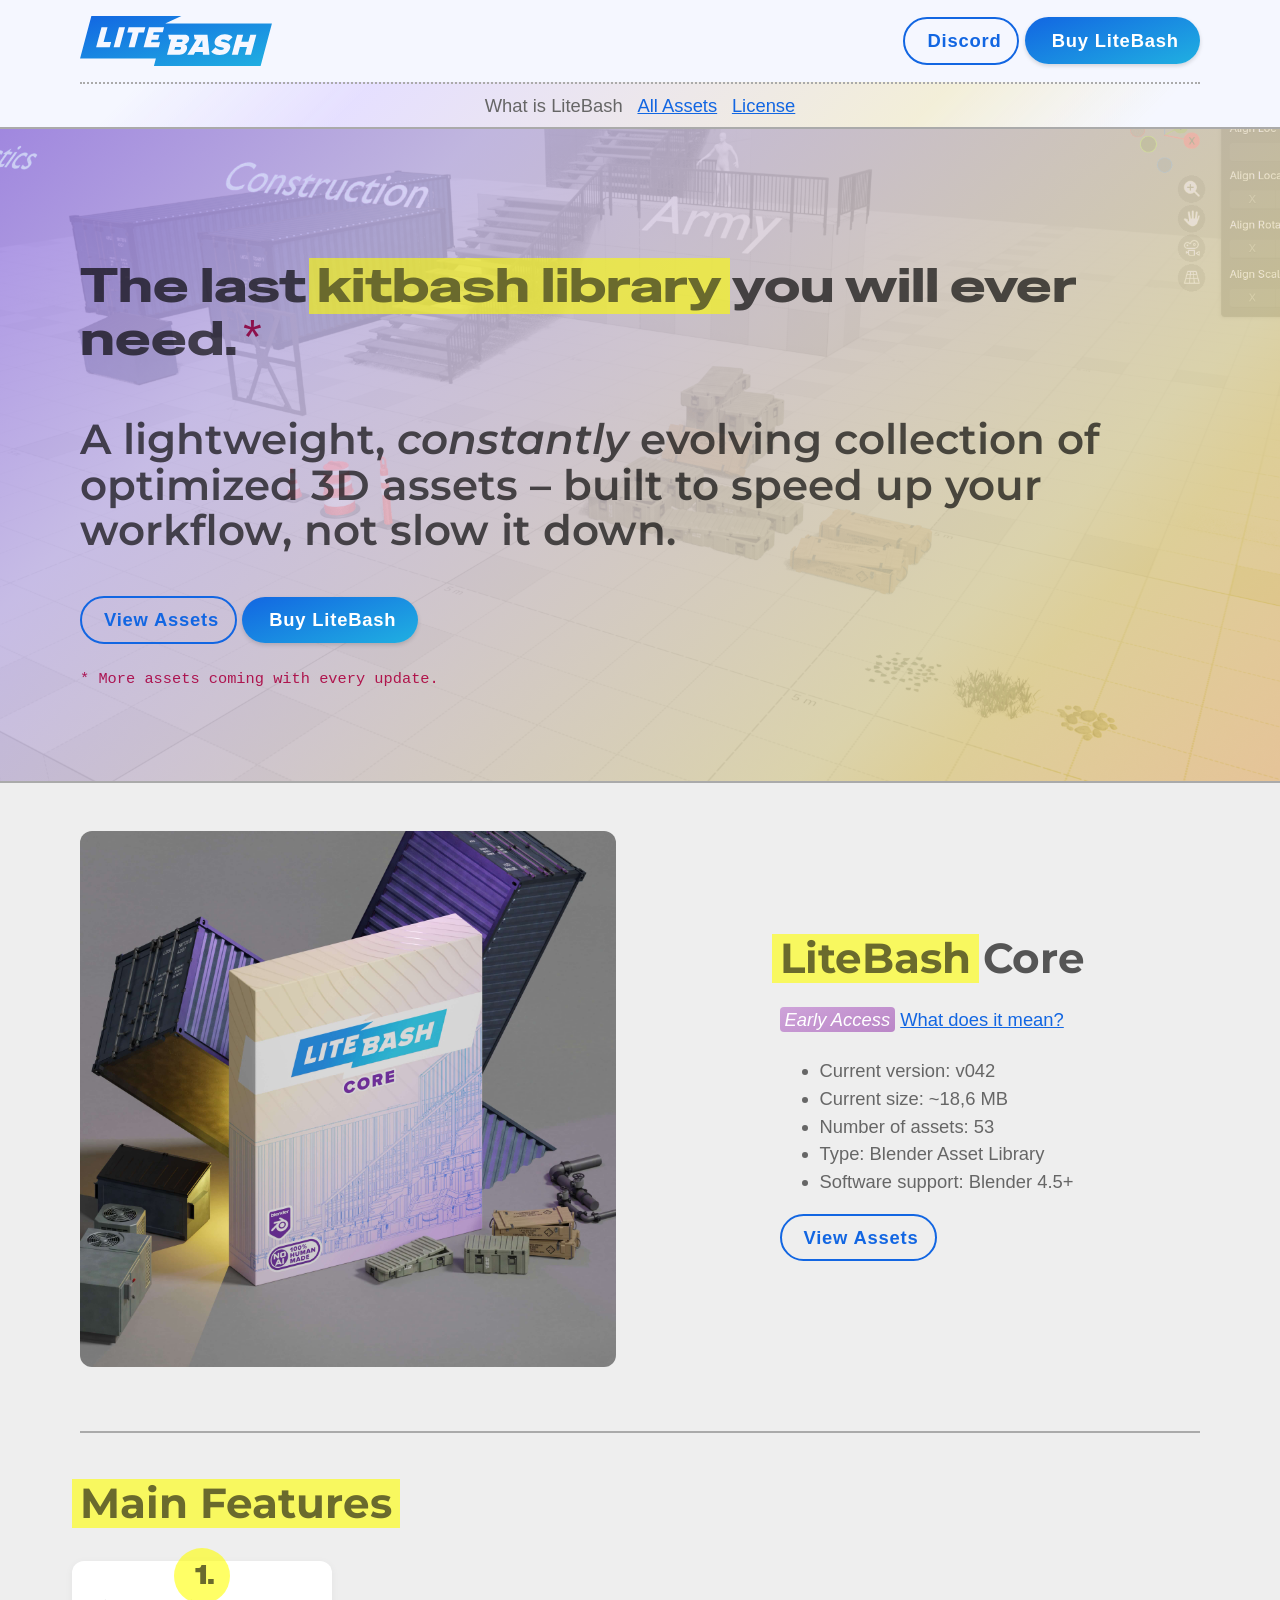
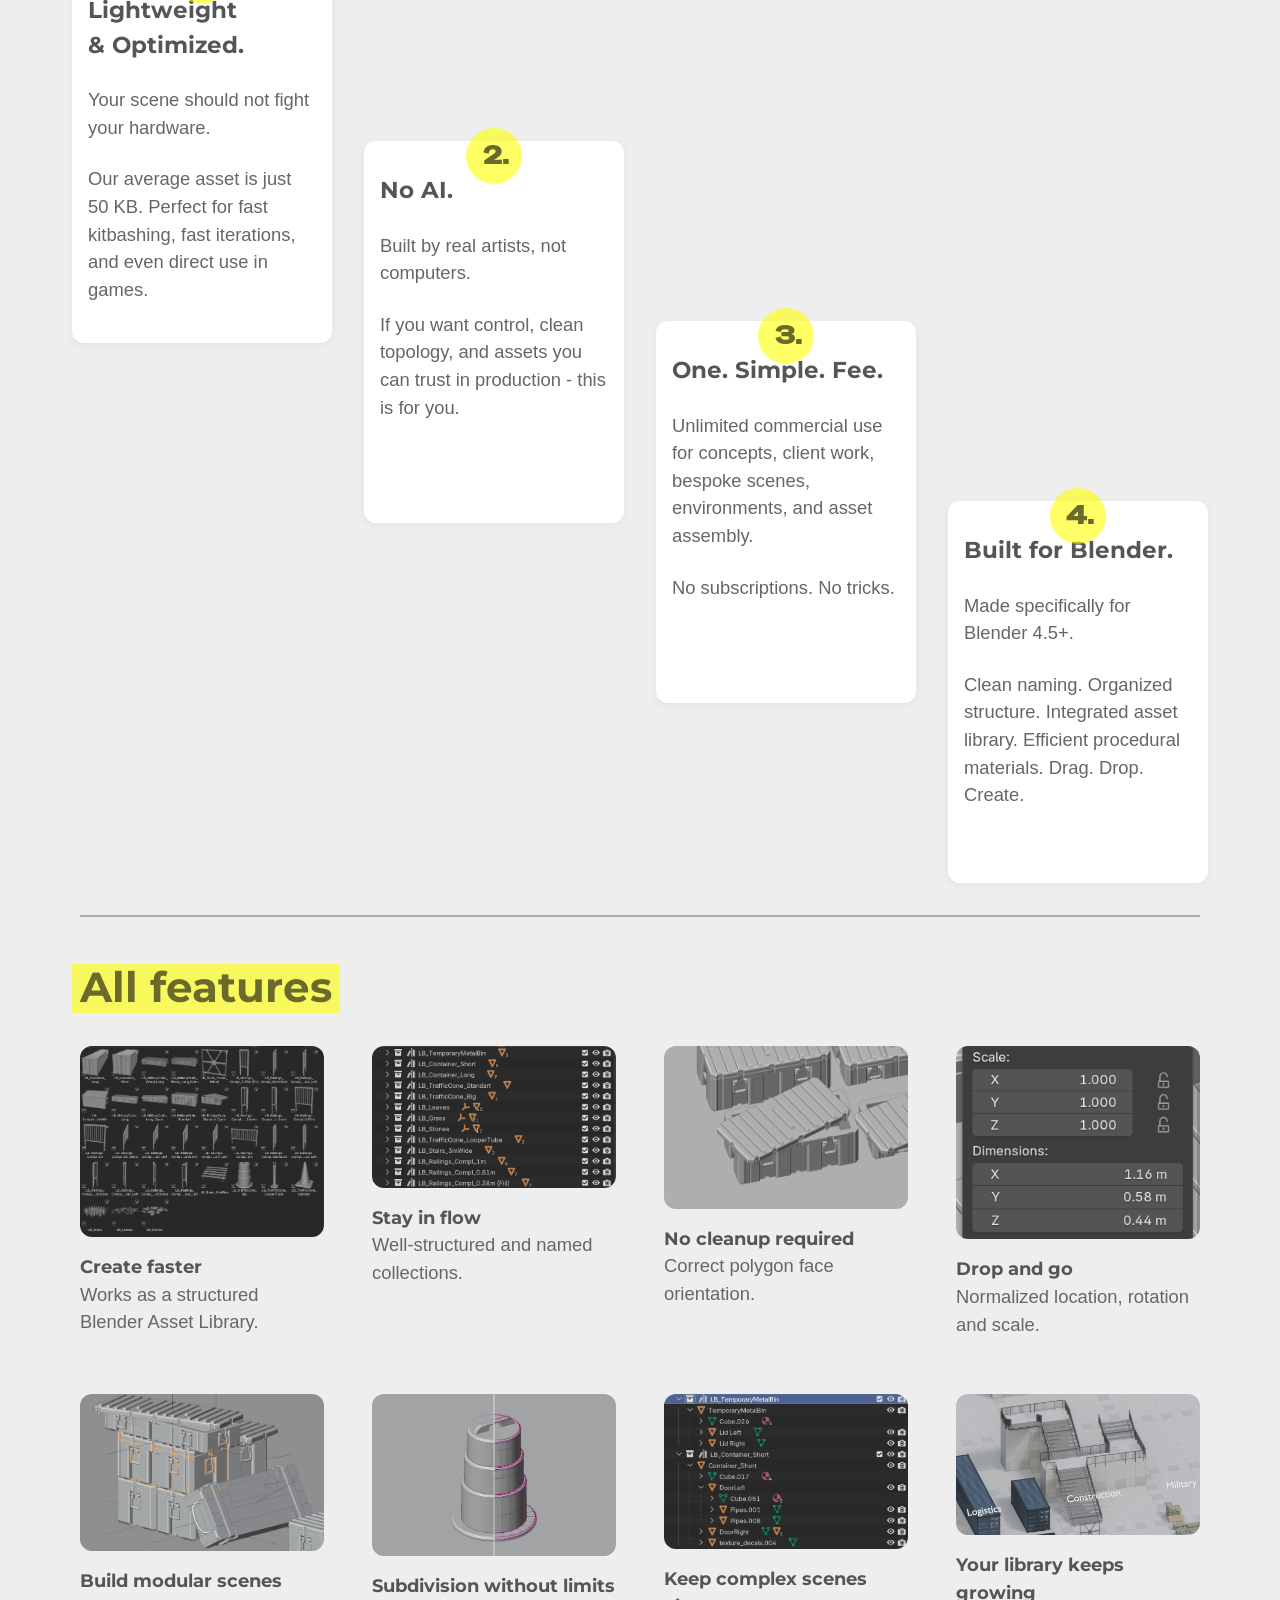
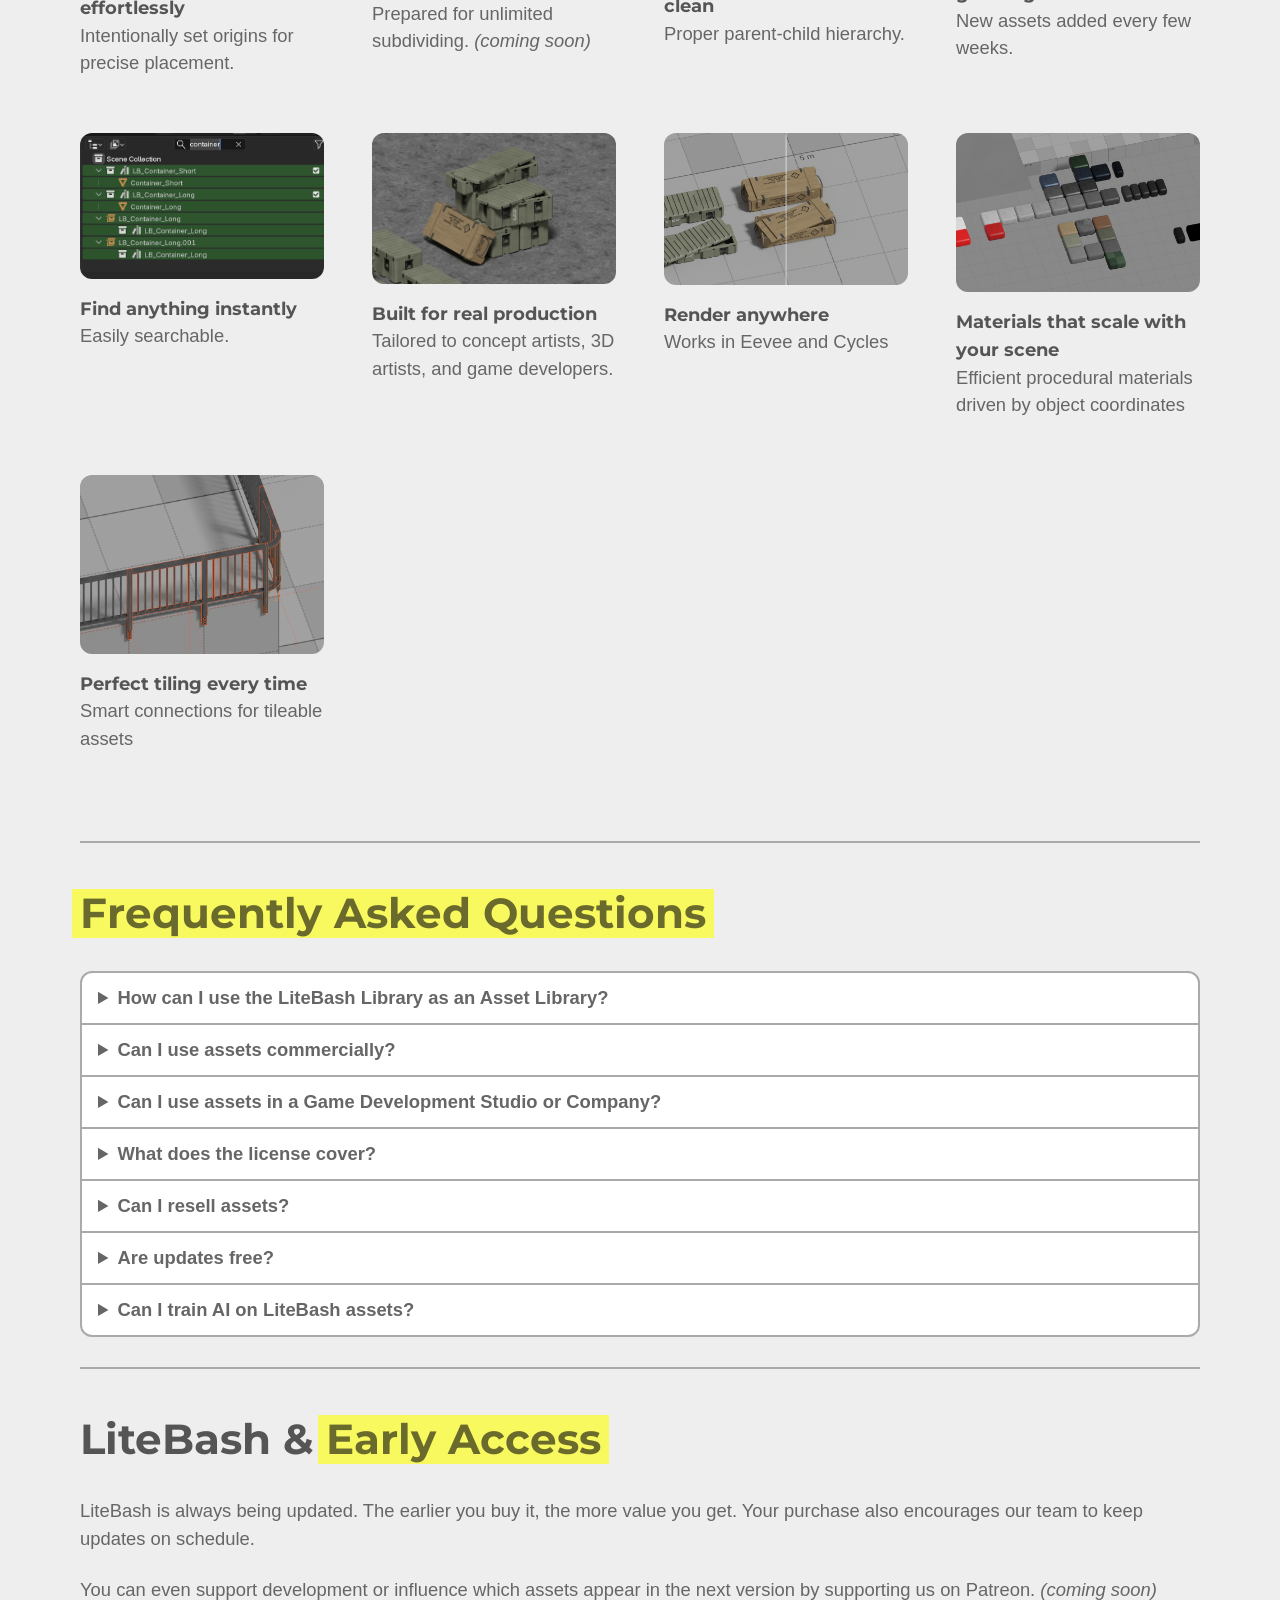
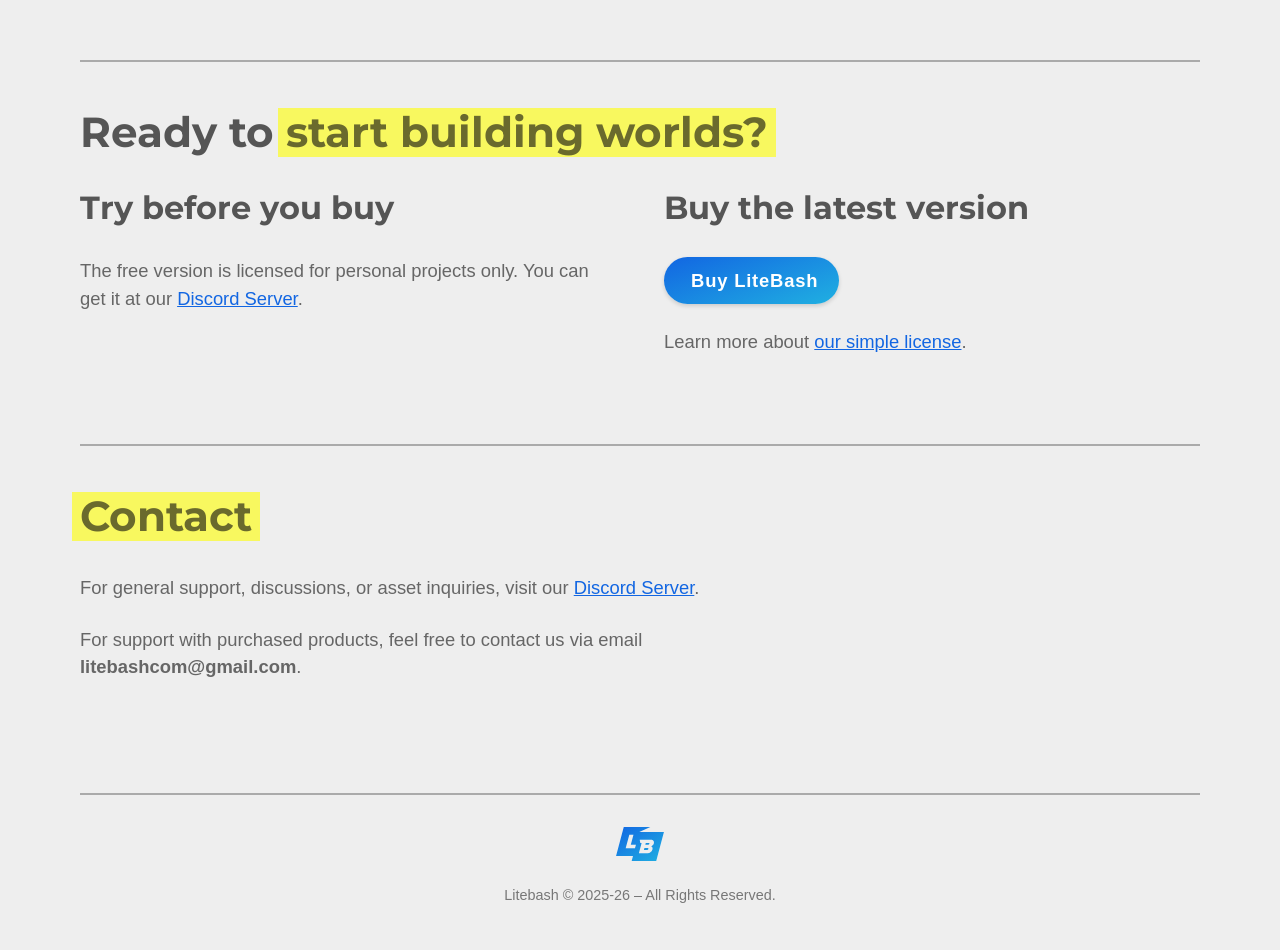
==== commit 9e58e304: "update of picture" ====
--- a/index.html
+++ b/index.html
@@ -75,7 +75,7 @@
         <section id="hero">
             <div class="container">
                 <div class="column">
-                    <img src="img/litebash-core-package.jpg" alt="" />
+                    <img src="img/litebash-core-package_v02.jpg" alt="" />
                 </div>
                 <div class="column">
                     <div>
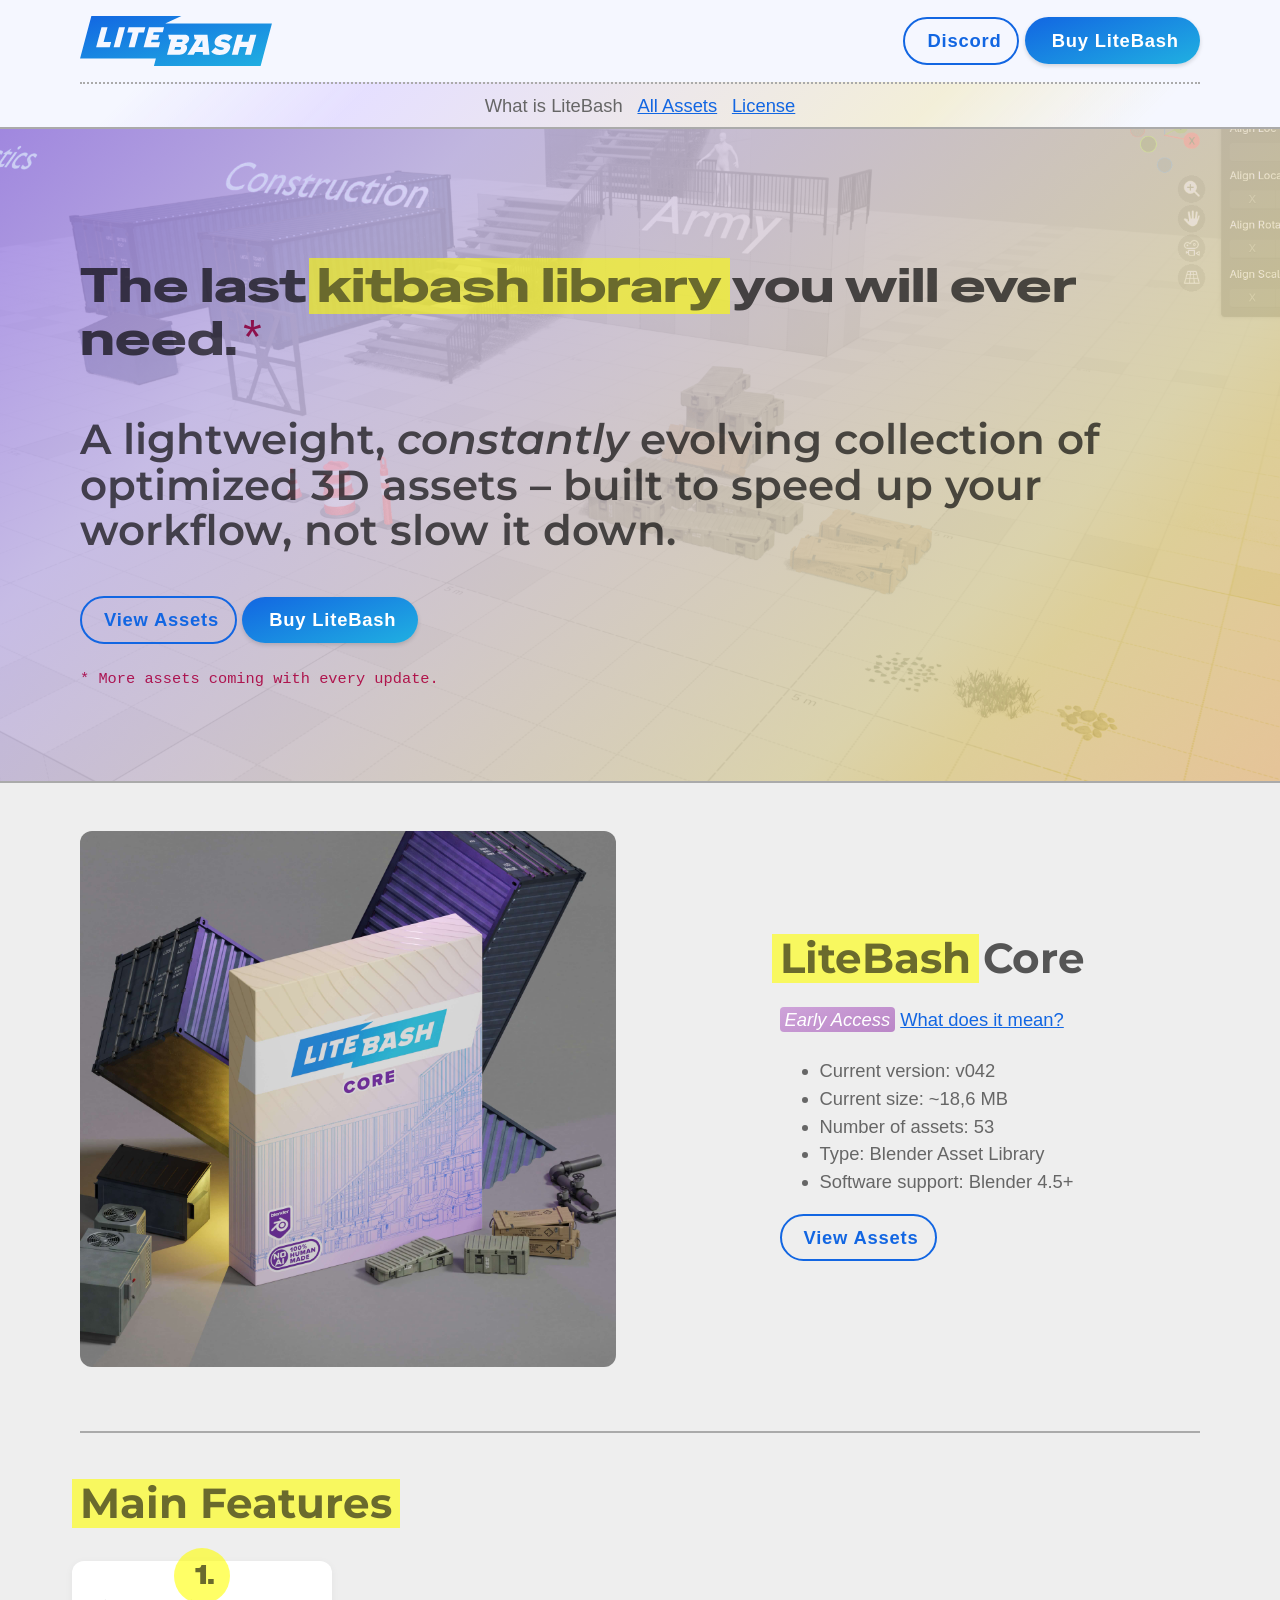
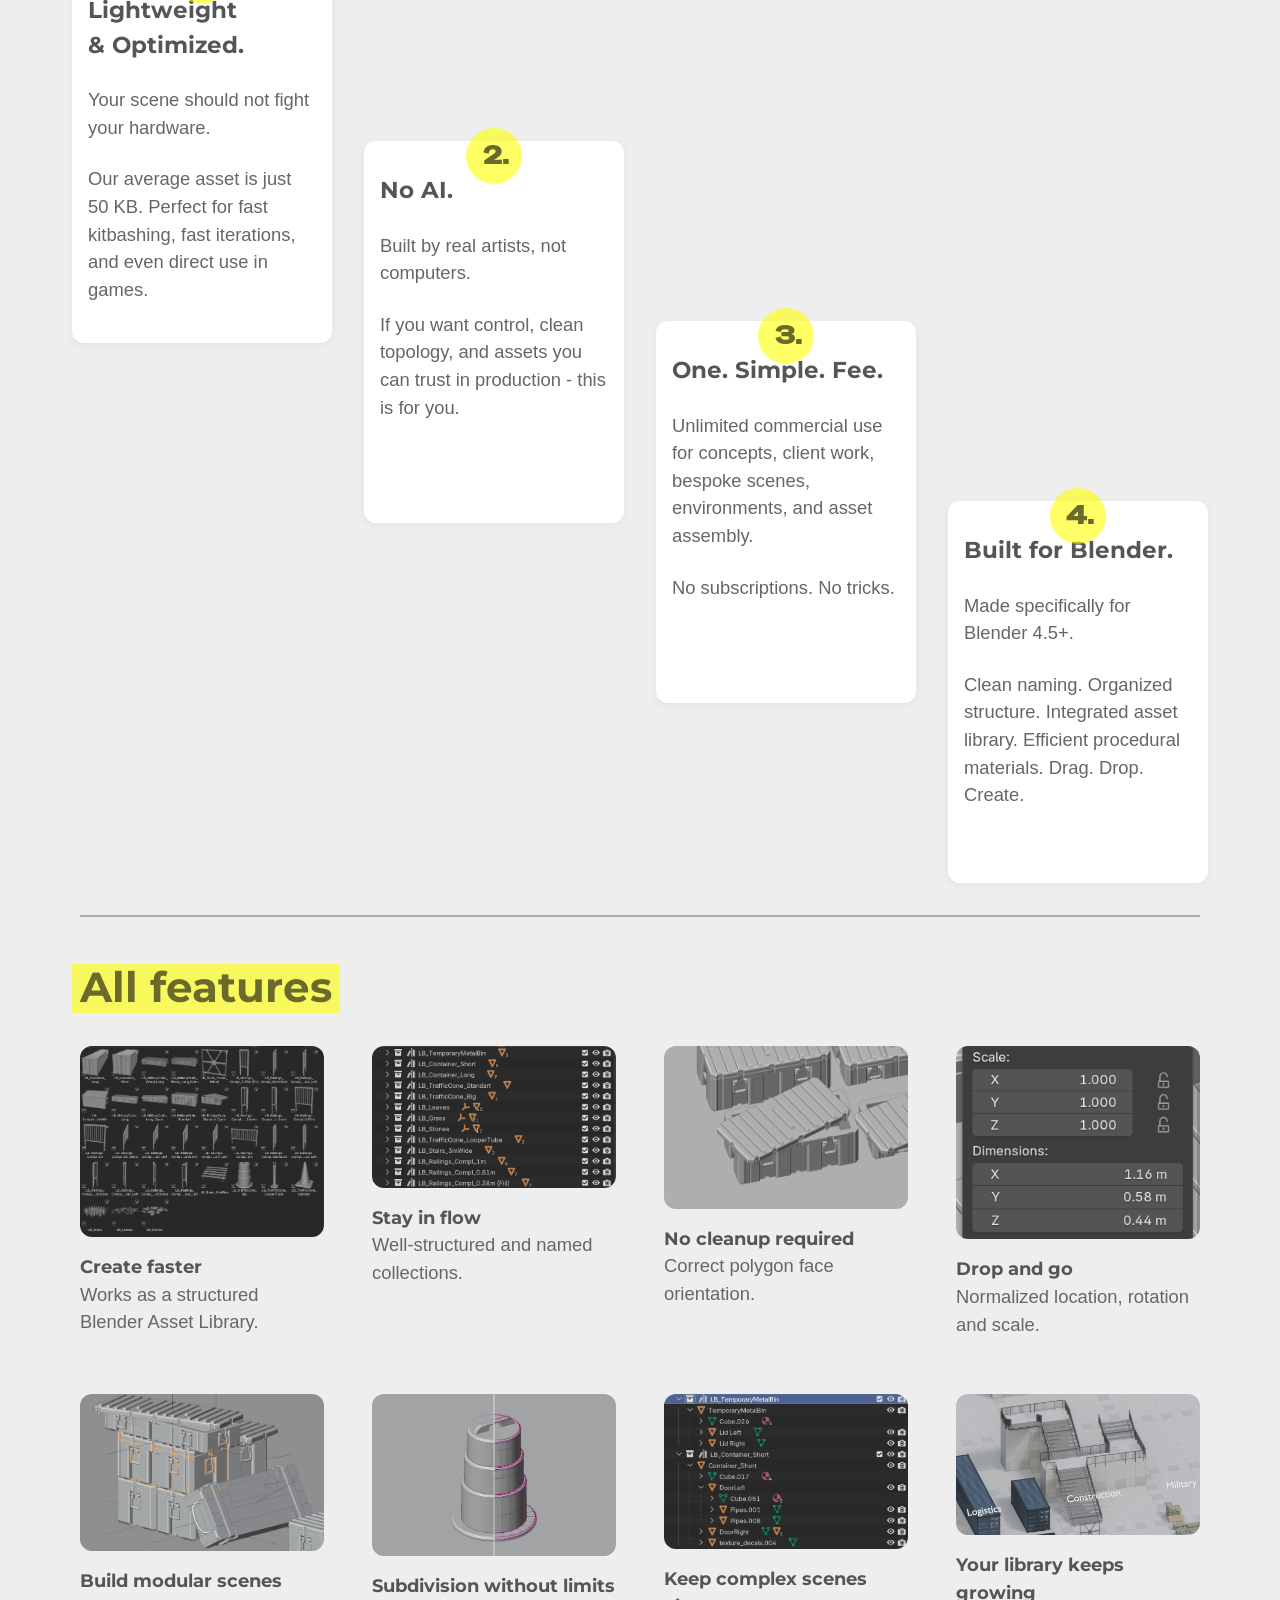
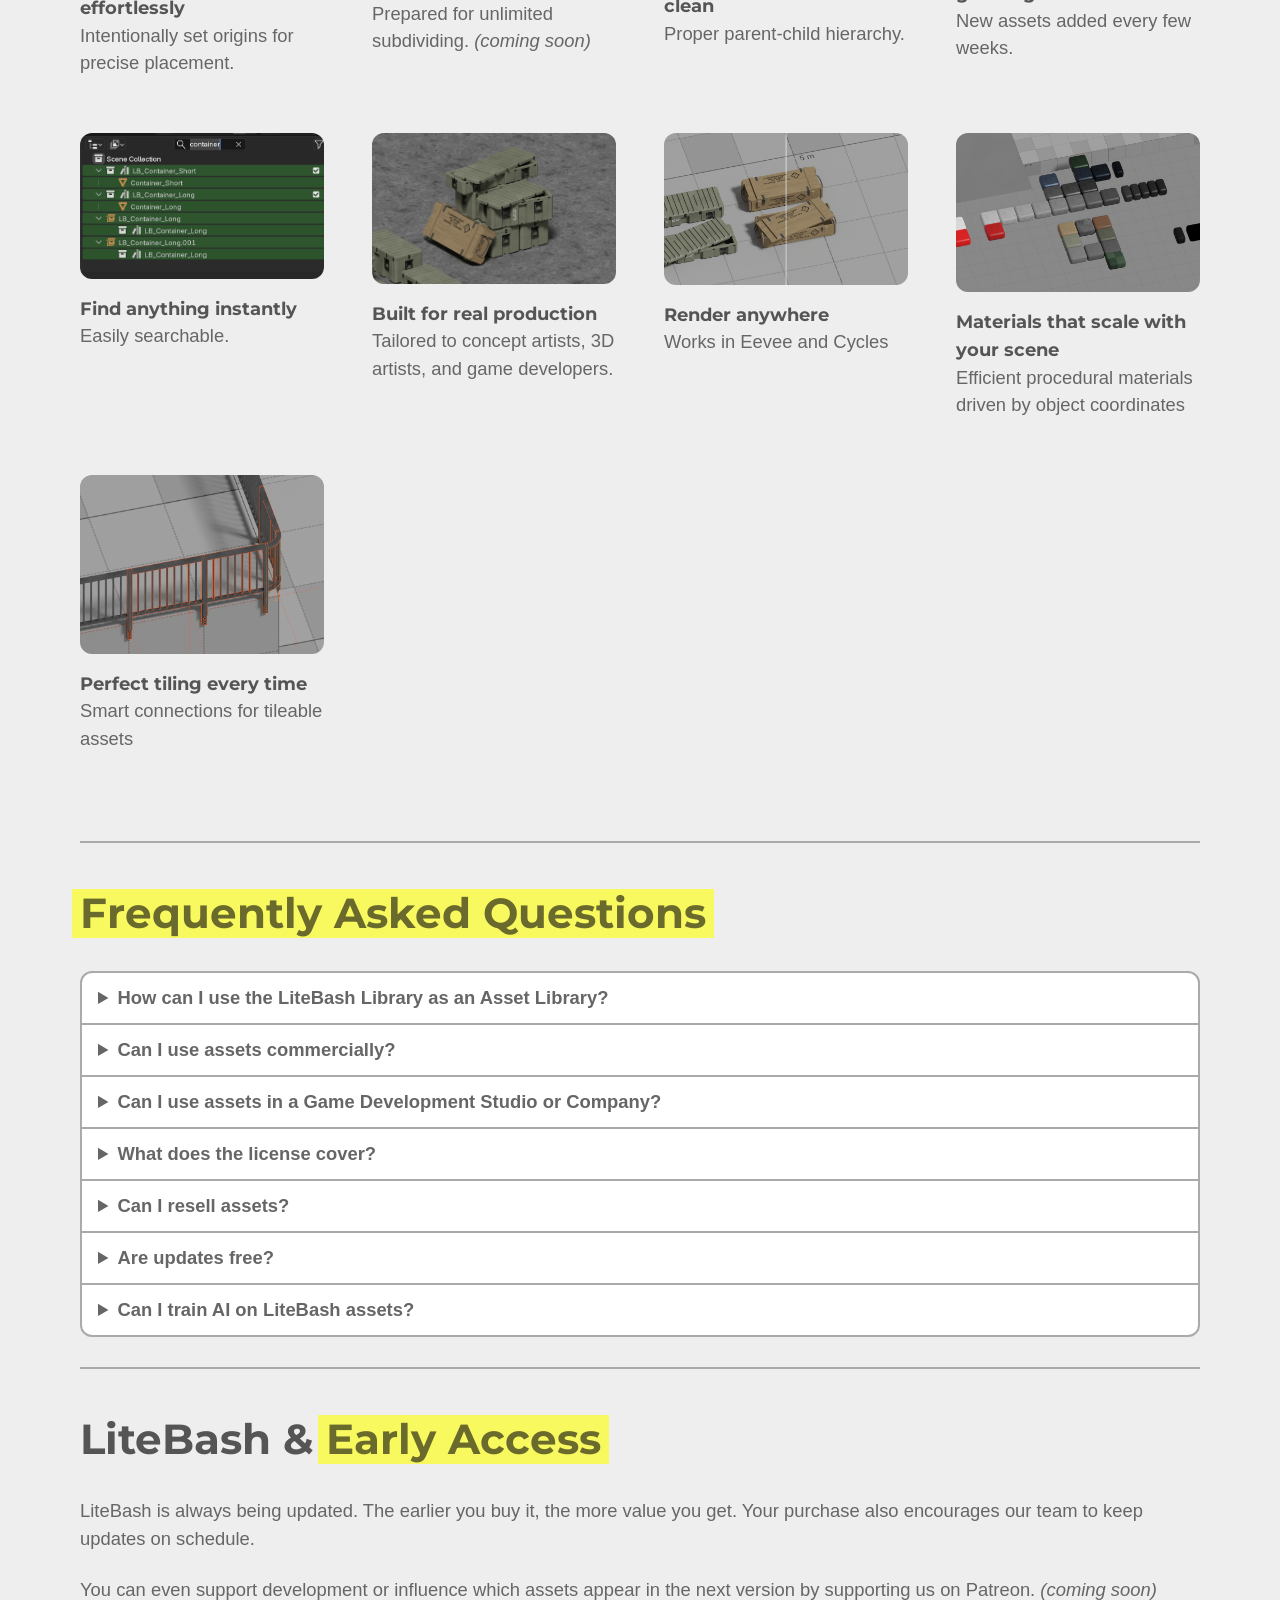
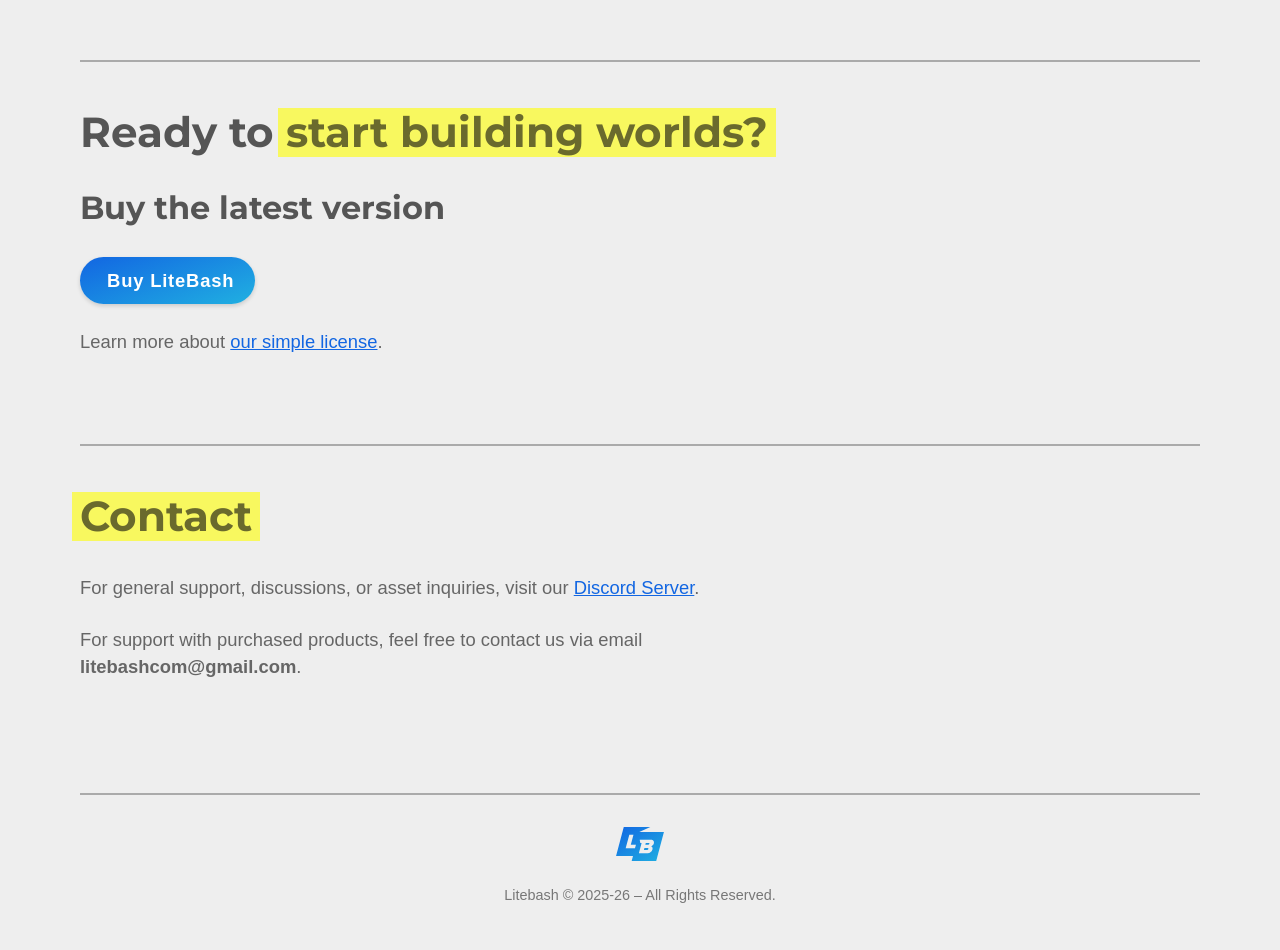
==== commit d12384b5: "temporarily disabled "free version"" ====
--- a/index.html
+++ b/index.html
@@ -378,7 +378,7 @@
         <section id="try-and-buy">
             <h2>Ready to <span>start building worlds?</span></h2>
             <div class="container">
-                <div class="column">
+                <!--<div class="column">
                     <div>
                         <h3 class="center">Try before you buy</h3>
                     </div>
@@ -390,7 +390,7 @@
                         <a class="link withicon" href="https://discord.gg/ctfkdaYMxh"><i class="fab fa-discord"></i>
                             <span>Discord Server</span></a>.
                     </p>
-                </div>
+                </div>-->
                 <div class="column">
                     <div>
                         <h3>Buy the latest version</h3>
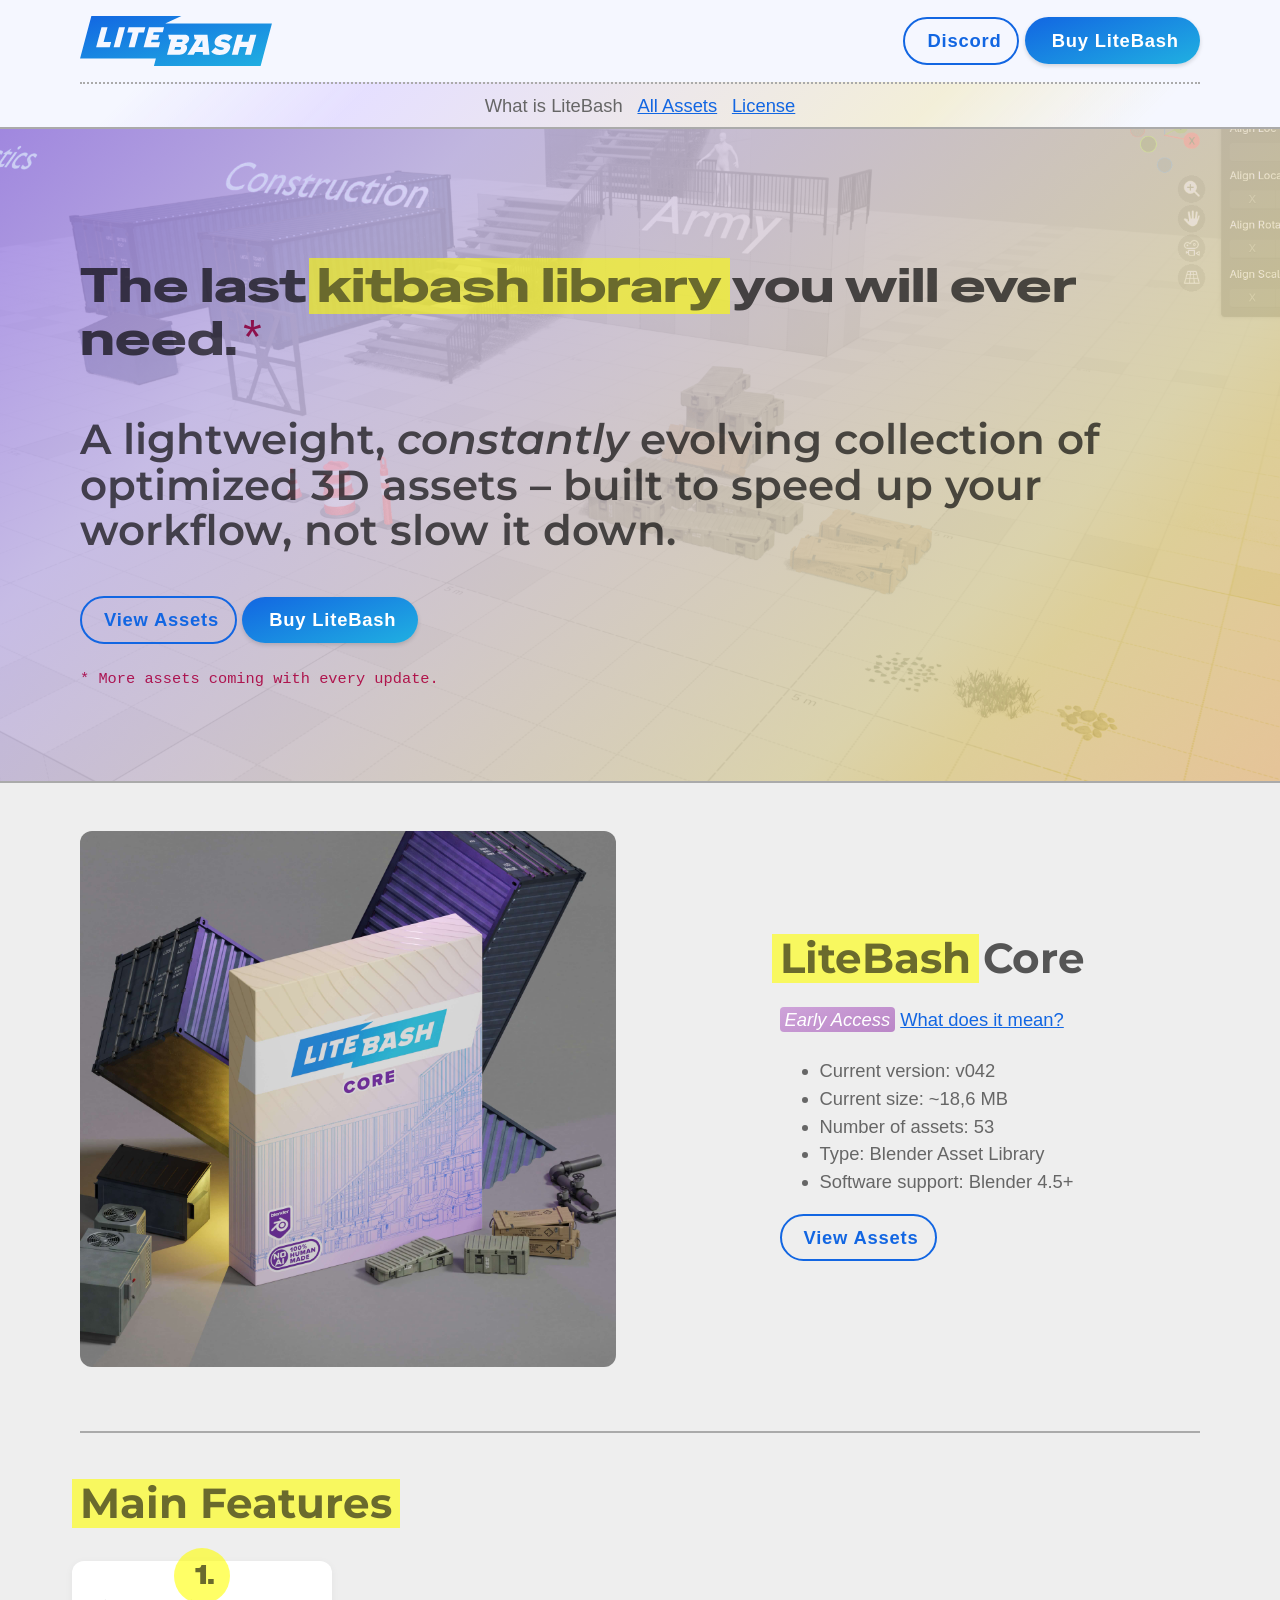
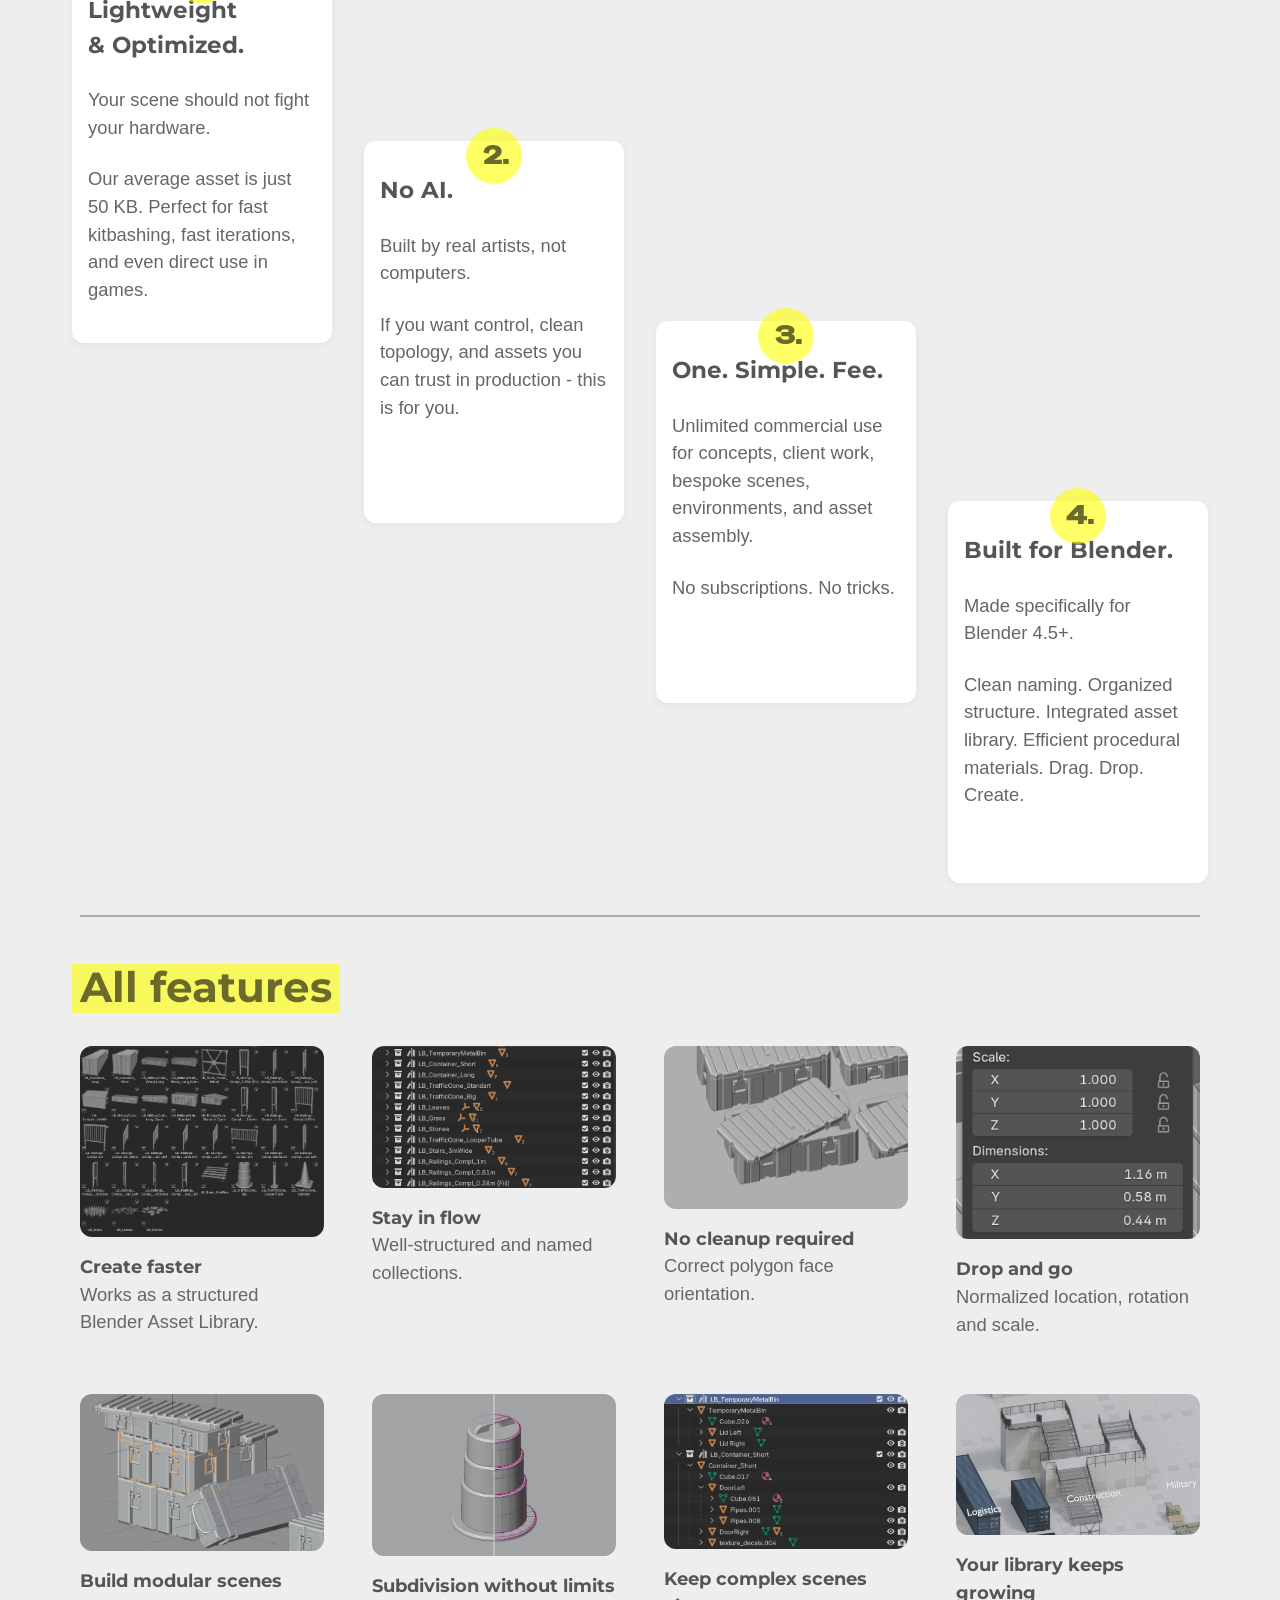
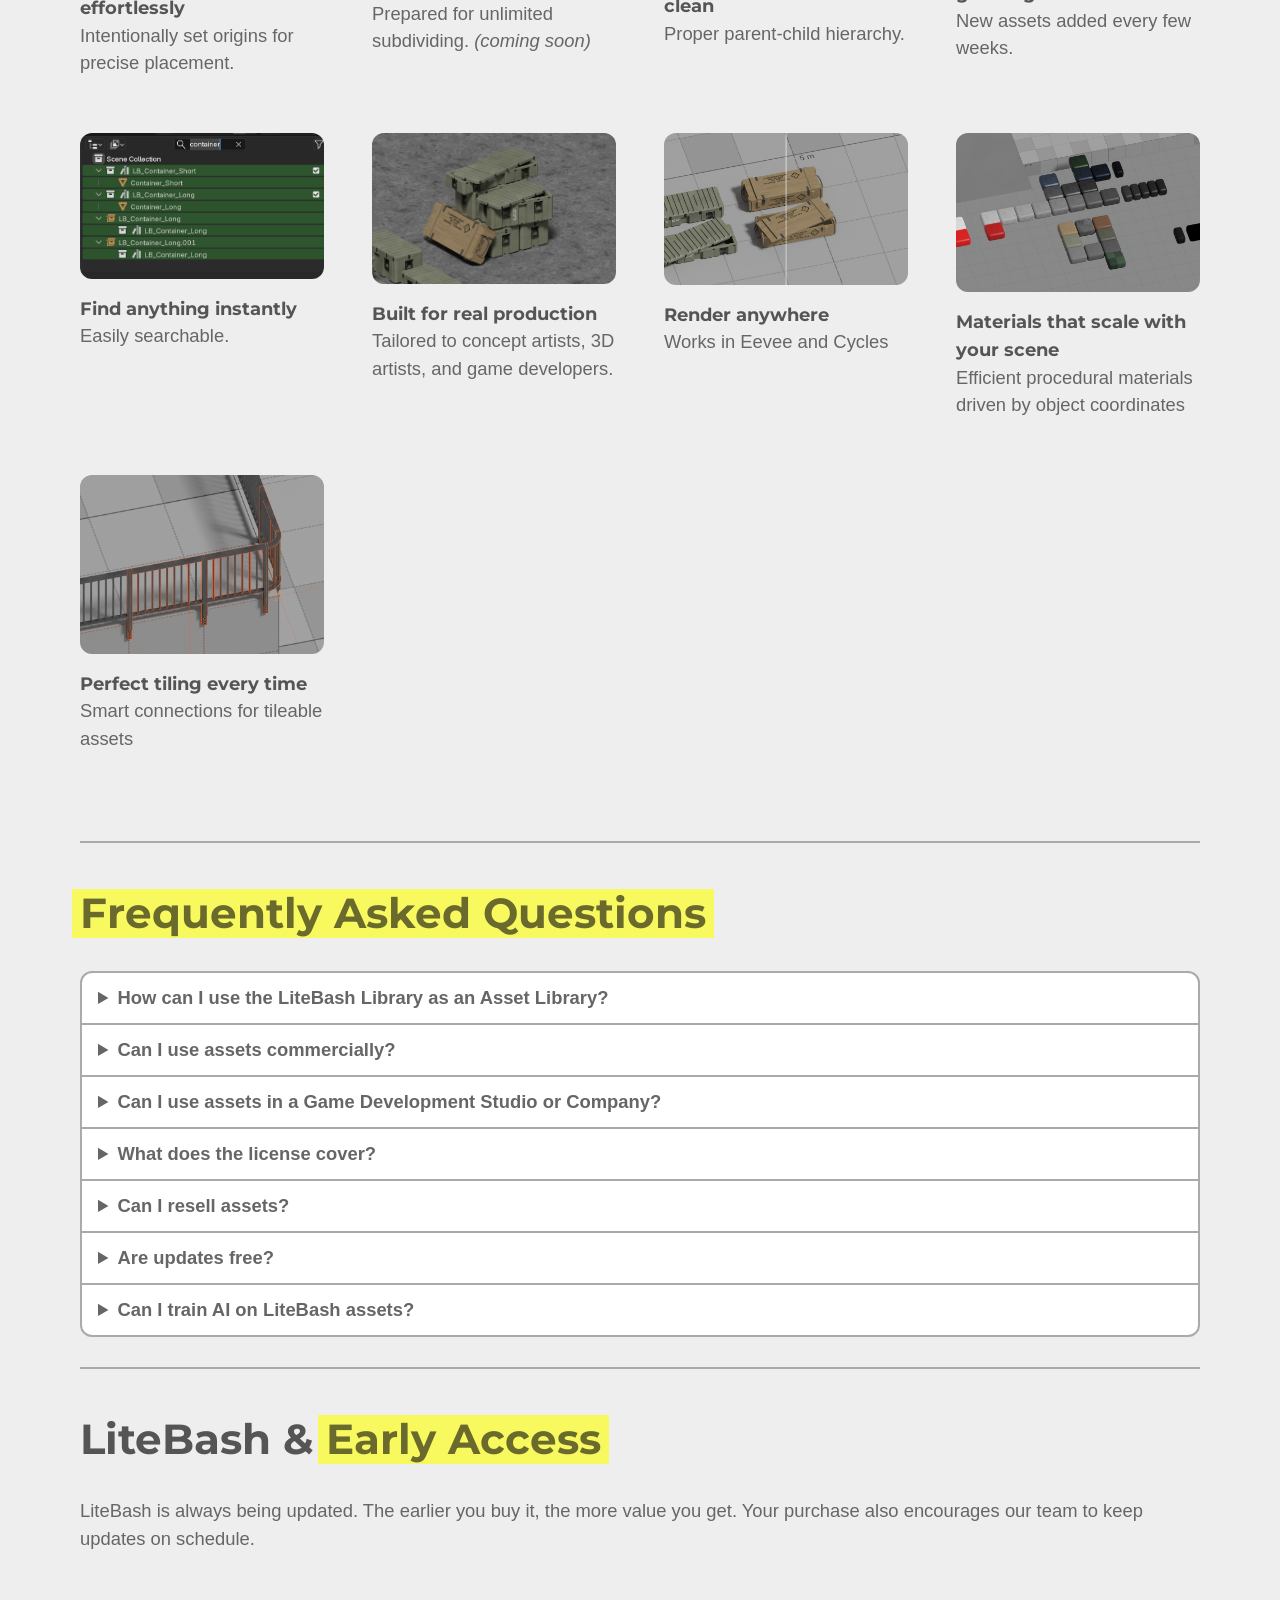
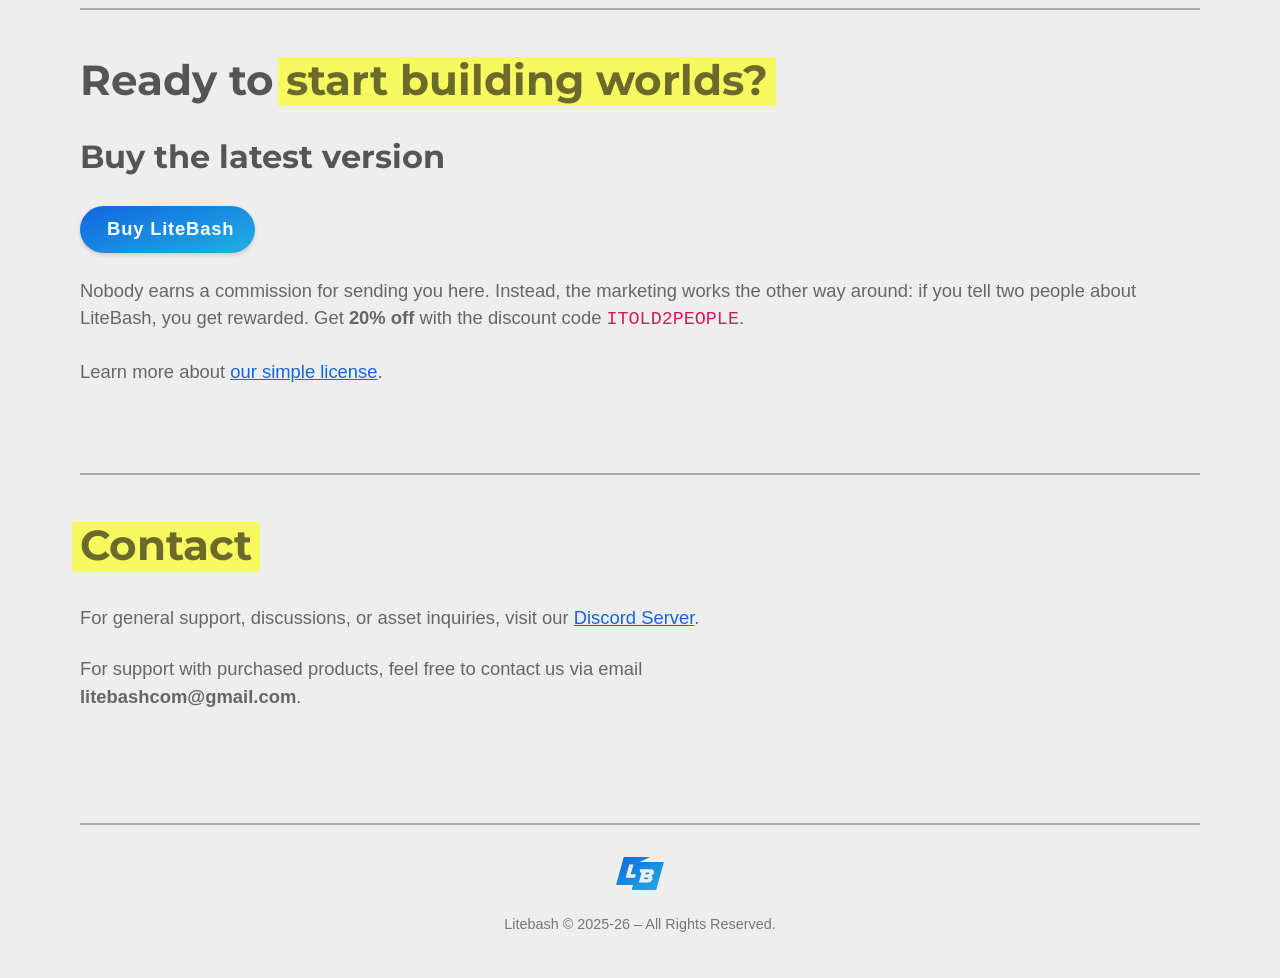
==== commit 629c4bfe: "updated with code" ====
--- a/index.html
+++ b/index.html
@@ -368,11 +368,11 @@
                 the more value you get. Your purchase also encourages our
                 team to keep updates on schedule.
             </p>
-            <p>
+            <!--<p>
                 You can even support development or influence which assets
                 appear in the next version by supporting us on Patreon.
                 <em>(coming soon)</em>
-            </p>
+            </p>-->
         </section>
 
         <section id="try-and-buy">
@@ -400,7 +400,10 @@
                         <a class="btn primary" href="http://shop.litebash.com/"><i
                                 class="fas fa-shopping-basket"></i>&nbsp;Buy LiteBash</a>
                     </p>
-                    <!--<p>Do you want discount? Help two people to buy LiteBash and use our code <code>iwilltelltwopeople</code> at checkout.</p>-->
+                    <p>Nobody earns a commission for sending you here. Instead, the marketing works the other way around: if you tell two people about LiteBash, you get rewarded.
+Get <b>20% off</b> with the discount code
+
+<code>ITOLD2PEOPLE</code>.
                     <p>
                         Learn more about
                         <a href="license.html">our simple license</a>.
--- a/style.css
+++ b/style.css
@@ -738,7 +738,7 @@
 /* For semi-size display  */
 @media (min-width: 42rem) {
   #try-and-buy .container {
-    grid-template-columns: repeat(2, 1fr);
+    grid-template-columns: repeat(1, 1fr);
   }
 }
 
